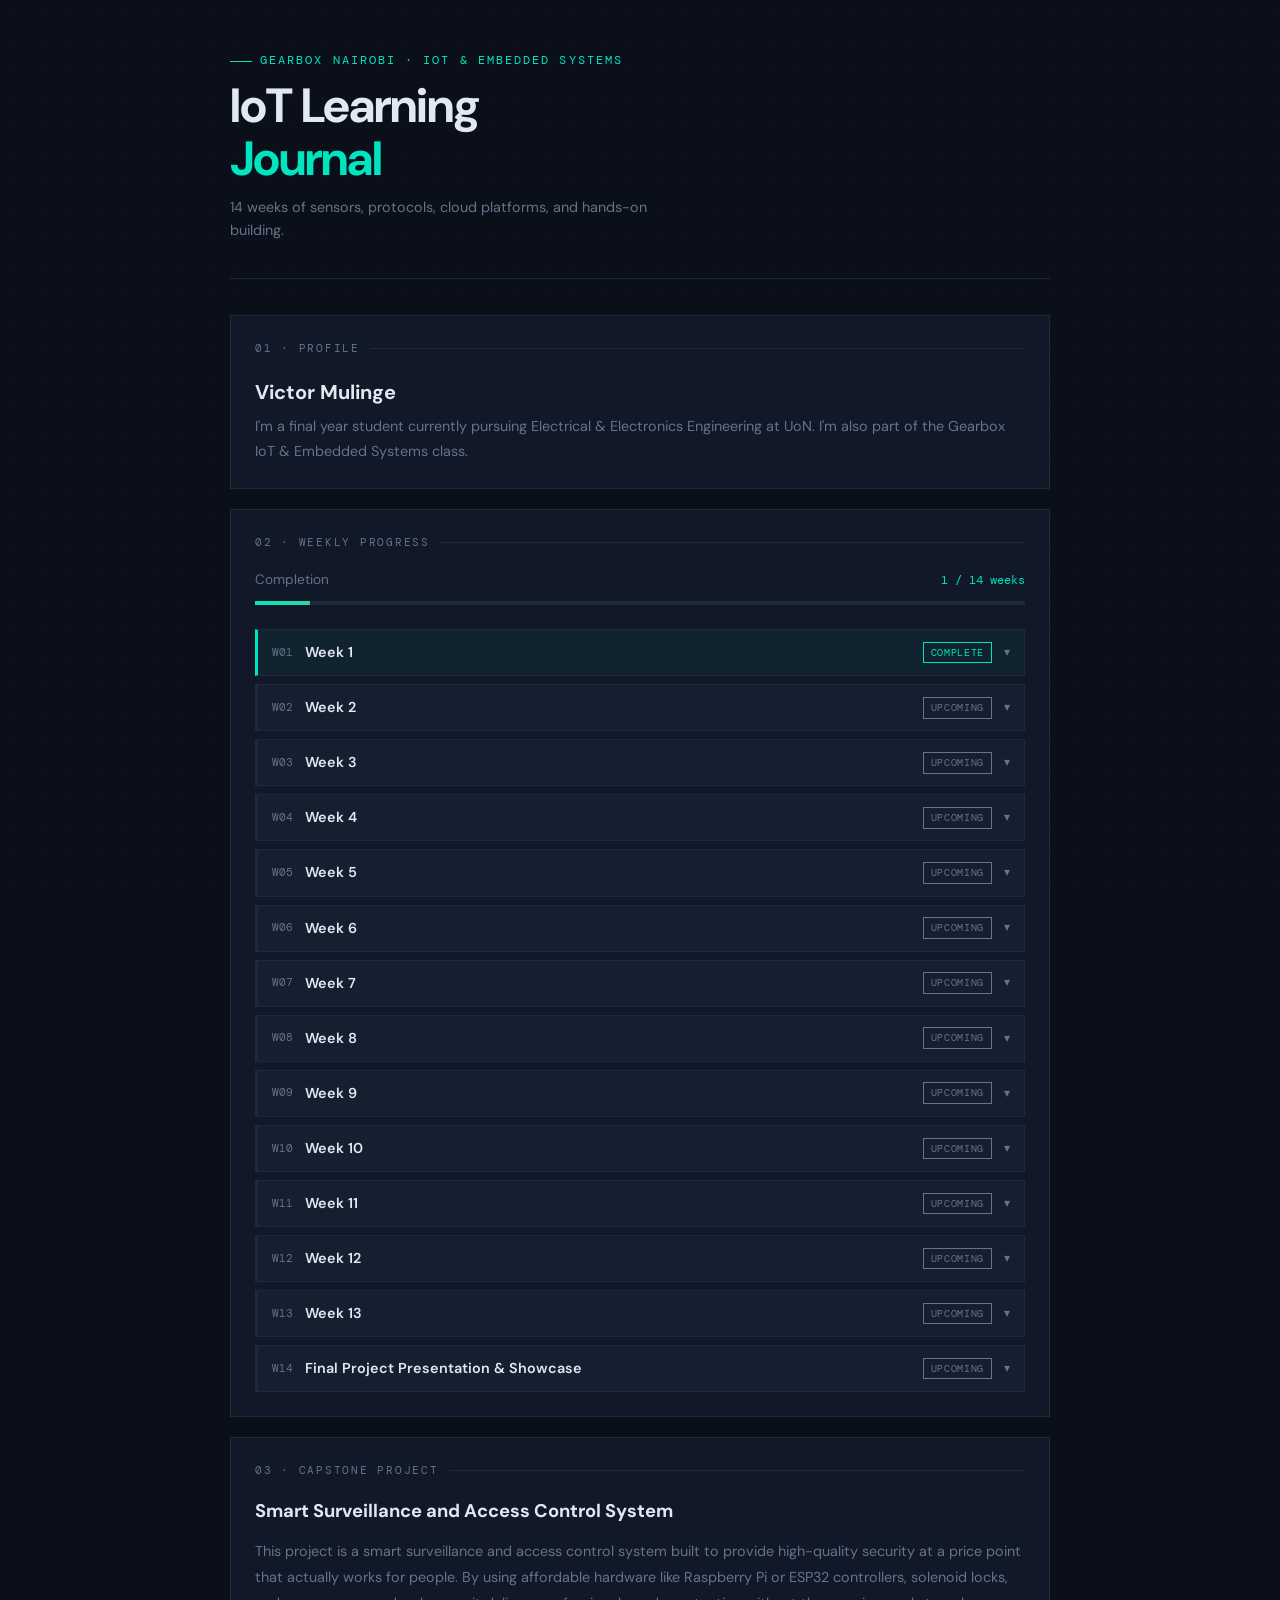
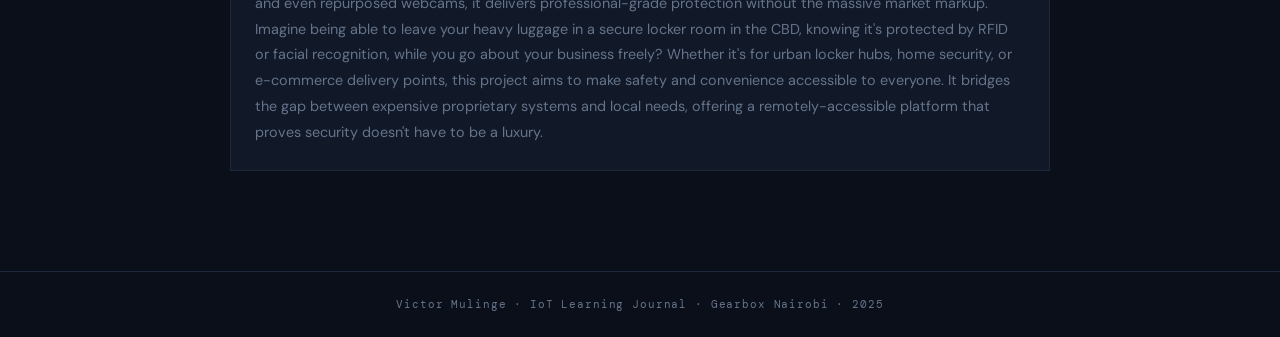
==== index.html @ 2e412692 "Update index.html" ====
<!DOCTYPE html>
<html lang="en">
<head>
<meta charset="UTF-8"/>
<meta name="viewport" content="width=device-width, initial-scale=1.0"/>
<title>IoT Learning Journal — Victor Mulinge</title>
<link rel="preconnect" href="https://fonts.googleapis.com"/>
<link href="https://fonts.googleapis.com/css2?family=DM+Mono:ital,wght@0,400;0,500;1,400&family=DM+Sans:ital,opsz,wght@0,9..40,300;0,9..40,600;0,9..40,700;1,9..40,300&display=swap" rel="stylesheet"/>
<style>
:root {
  --bg:     #0b0f1a;
  --card:   #111827;
  --card2:  #151f30;
  --accent: #00e5c0;
  --orange: #fb923c;
  --text:   #e2e8f0;
  --muted:  #64748b;
  --border: #1e293b;
}
* { box-sizing: border-box; margin: 0; padding: 0; }
html { scroll-behavior: smooth; }
body {
  font-family: 'DM Sans', sans-serif;
  background: var(--bg);
  color: var(--text);
  line-height: 1.6;
}
body::before {
  content: '';
  position: fixed; inset: 0; pointer-events: none; z-index: 0;
  background-image: radial-gradient(circle, #1e293b 1px, transparent 1px);
  background-size: 28px 28px;
  opacity: .4;
}
.wrap { position: relative; z-index: 1; max-width: 860px; margin: 0 auto; padding: 0 20px 80px; }

/* HEADER */
.site-header { padding: 52px 0 36px; border-bottom: 1px solid var(--border); margin-bottom: 36px; }
.eyebrow {
  font-family: 'DM Mono', monospace;
  font-size: .72rem; letter-spacing: .18em; text-transform: uppercase;
  color: var(--accent); margin-bottom: 10px;
  display: flex; align-items: center; gap: 8px;
}
.eyebrow::before { content: ''; display: inline-block; width: 22px; height: 1px; background: var(--accent); }
.site-header h1 {
  font-size: clamp(1.9rem, 4vw, 3rem);
  font-weight: 700; letter-spacing: -.02em; line-height: 1.1; margin-bottom: 10px;
}
.site-header h1 span { color: var(--accent); }
.site-header p { font-size: .9rem; color: var(--muted); max-width: 420px; }

/* CARDS */
.card { background: var(--card); border: 1px solid var(--border); padding: 24px; margin-bottom: 20px; }
.card-title {
  font-family: 'DM Mono', monospace;
  font-size: .68rem; letter-spacing: .16em; text-transform: uppercase;
  color: var(--muted); margin-bottom: 18px;
  display: flex; align-items: center; gap: 10px;
}
.card-title::after { content: ''; flex: 1; height: 1px; background: var(--border); }

/* PROFILE */
.profile-name {
  font-size: 1.25rem; font-weight: 700; margin-bottom: 6px;
}
.profile-about { font-size: .9rem; color: var(--muted); line-height: 1.75; }

/* PROGRESS */
.prog-header {
  display: flex; align-items: baseline; justify-content: space-between; margin-bottom: 10px;
}
.prog-label { font-size: .85rem; color: var(--muted); }
.prog-count { font-family: 'DM Mono', monospace; font-size: .78rem; color: var(--accent); }
.prog-bar { height: 4px; background: var(--border); overflow: hidden; margin-bottom: 24px; }
.prog-fill { height: 100%; background: linear-gradient(90deg, var(--accent), #34d399); transition: width .7s cubic-bezier(.4,0,.2,1); }

/* WEEK ITEMS */
.week-list { display: flex; flex-direction: column; gap: 8px; }
.week-item {
  background: var(--card2);
  border: 1px solid var(--border);
  border-left: 3px solid var(--border);
  overflow: hidden;
  transition: border-color .2s;
}
.week-item.done    { border-left-color: var(--accent); background: rgba(0,229,192,.05); }
.week-item.partial { border-left-color: var(--orange); }

.week-head {
  display: flex; align-items: center; gap: 12px;
  padding: 11px 14px;
  cursor: pointer; user-select: none;
}
.week-num {
  font-family: 'DM Mono', monospace;
  font-size: .68rem; color: var(--muted); white-space: nowrap; flex-shrink: 0;
}
.week-topic {
  flex: 1; font-size: .9rem; font-weight: 600; color: var(--text);
  white-space: nowrap; overflow: hidden; text-overflow: ellipsis;
}
.week-badge {
  font-family: 'DM Mono', monospace;
  font-size: .6rem; letter-spacing: .07em; text-transform: uppercase;
  padding: 2px 7px; border: 1px solid currentColor; white-space: nowrap; flex-shrink: 0;
}
.week-badge.bempty   { color: var(--muted); }
.week-badge.bpartial { color: var(--orange); }
.week-badge.bdone    { color: var(--accent); }
.week-chevron { flex-shrink: 0; color: var(--muted); font-size: .75rem; transition: transform .25s; }
.week-item.open .week-chevron { transform: rotate(180deg); }

.week-body {
  display: none;
  padding: 14px 14px 16px;
  border-top: 1px solid var(--border);
}
.week-item.open .week-body { display: block; }

.week-date {
  font-family: 'DM Mono', monospace;
  font-size: .68rem; color: var(--muted); margin-bottom: 10px;
}
.week-notes { font-size: .88rem; color: var(--text); line-height: 1.75; white-space: pre-wrap; }
.week-notes.empty { color: var(--muted); font-style: italic; }

/* CAPSTONE */
.cap-title   { font-size: 1.15rem; font-weight: 700; margin-bottom: 12px; }
.cap-desc    { font-size: .9rem; color: var(--muted); line-height: 1.8; white-space: pre-wrap; }

/* FOOTER */
footer {
  border-top: 1px solid var(--border);
  padding: 24px 0;
  font-family: 'DM Mono', monospace;
  font-size: .67rem; color: var(--muted); letter-spacing: .08em;
  text-align: center;
}
</style>
</head>
<body>
<div class="wrap">

  <header class="site-header">
    <div class="eyebrow">Gearbox Nairobi · IoT &amp; Embedded Systems</div>
    <h1>IoT Learning<br><span>Journal</span></h1>
    <p>14 weeks of sensors, protocols, cloud platforms, and hands-on building.</p>
  </header>

  <!-- PROFILE -->
  <div class="card">
    <div class="card-title">01 · Profile</div>
    <div class="profile-name" id="el-name"></div>
    <div class="profile-about" id="el-about"></div>
  </div>

  <!-- PROGRESS -->
  <div class="card">
    <div class="card-title">02 · Weekly Progress</div>
    <div class="prog-header">
      <span class="prog-label">Completion</span>
      <span class="prog-count"><span id="done-n">0</span> / 14 weeks</span>
    </div>
    <div class="prog-bar"><div class="prog-fill" id="prog-fill" style="width:0%"></div></div>
    <div class="week-list" id="week-list"></div>
  </div>

  <!-- CAPSTONE -->
  <div class="card">
    <div class="card-title">03 · Capstone Project</div>
    <div class="cap-title" id="el-cap-title"></div>
    <div class="cap-desc"  id="el-cap-desc"></div>
  </div>

</div>

<footer>Victor Mulinge · IoT Learning Journal · Gearbox Nairobi · 2025</footer>

<script>
/* ============================================================
   ✏️  EDIT YOUR JOURNAL DATA HERE
   ============================================================
   STATUS OPTIONS per week:
     "empty"   → Upcoming   (grey)
     "partial" → In Progress (orange)
     "done"    → Complete   (green)

   DATE: leave "" if not yet attended, or write e.g. "2025-09-01"
   NOTES: write what you learned. Leave "" if nothing yet.
   ============================================================ */

const DATA = {

  /* ── PROFILE ─────────────────────────────────────── */
  name:  "Victor Mulinge",
  about: "I'm a final year student currently pursuing Electrical & Electronics Engineering at UoN. I'm also part of the Gearbox IoT & Embedded Systems class.",

  /* ── WEEKS ───────────────────────────────────────── */
  weeks: [
    {
      topic:  "Week 1",
      status: "done",   // "empty" | "partial" | "done"
      date:   "",
      notes:  "",
    },
    {
      topic:  "Week 2",
      status: "empty",
      date:   "",
      notes:  "",
    },
    {
      topic:  "Week 3",
      status: "empty",
      date:   "",
      notes:  "",
    },
    {
      topic:  "Week 4",
      status: "empty",
      date:   "",
      notes:  "",
    },
    {
      topic:  "Week 5",
      status: "empty",
      date:   "",
      notes:  "",
    },
    {
      topic:  "Week 6",
      status: "empty",
      date:   "",
      notes:  "",
    },
    {
      topic:  "Week 7",
      status: "empty",
      date:   "",
      notes:  "",
    },
    {
      topic:  "Week 8",
      status: "empty",
      date:   "",
      notes:  "",
    },
    {
      topic:  "Week 9",
      status: "empty",
      date:   "",
      notes:  "",
    },
    {
      topic:  "Week 10",
      status: "empty",
      date:   "",
      notes:  "",
    },
    {
      topic:  "Week 11",
      status: "empty",
      date:   "",
      notes:  "",
    },
    {
      topic:  "Week 12",
      status: "empty",
      date:   "",
      notes:  "",
    },
    {
      topic:  "Week 13",
      status: "empty",
      date:   "",
      notes:  "",
    },
    {
      topic:  "Final Project Presentation & Showcase",
      status: "empty",
      date:   "",
      notes:  "",
    },
  ],

  /* ── CAPSTONE PROJECT ────────────────────────────── */
  capstone: {
    title: "Smart Surveillance and Access Control System",
    desc:  "This project is a smart surveillance and access control system built to provide high-quality security at a price point that actually works for people. By using affordable hardware like Raspberry Pi or ESP32 controllers, solenoid locks, and even repurposed webcams, it delivers professional-grade protection without the massive market markup. Imagine being able to leave your heavy luggage in a secure locker room in the CBD, knowing it's protected by RFID or facial recognition, while you go about your business freely? Whether it's for urban locker hubs, home security, or e-commerce delivery points, this project aims to make safety and convenience accessible to everyone. It bridges the gap between expensive proprietary systems and local needs, offering a remotely-accessible platform that proves security doesn't have to be a luxury.",
  },

};
/* ============================================================
   END OF EDITABLE DATA — don't touch anything below this line
   ============================================================ */


// Render profile
document.getElementById("el-name").textContent  = DATA.name;
document.getElementById("el-about").textContent = DATA.about;

// Render capstone
document.getElementById("el-cap-title").textContent = DATA.capstone.title;
document.getElementById("el-cap-desc").textContent  = DATA.capstone.desc;

// Render weeks
const list = document.getElementById("week-list");
let doneCount = 0;

DATA.weeks.forEach((w, i) => {
  const s   = w.status || "empty";
  const cls = s === "done" ? "done" : s === "partial" ? "partial" : "";
  if (s === "done") doneCount++;

  const [bc, bl] = s === "done"
    ? ["bdone",    "Complete"]
    : s === "partial"
    ? ["bpartial", "In Progress"]
    : ["bempty",   "Upcoming"];

  const hasNotes = w.notes && w.notes.trim().length > 0;
  const dateStr  = w.date ? `📅 ${w.date}` : "";

  const item = document.createElement("div");
  item.className = "week-item " + cls;

  item.innerHTML = `
    <div class="week-head">
      <span class="week-num">W${String(i + 1).padStart(2, "0")}</span>
      <span class="week-topic">${w.topic}</span>
      <span class="week-badge ${bc}">${bl}</span>
      <span class="week-chevron">▾</span>
    </div>
    <div class="week-body">
      ${dateStr ? `<div class="week-date">${dateStr}</div>` : ""}
      <div class="week-notes ${hasNotes ? "" : "empty"}">${
        hasNotes ? w.notes : "No notes yet."
      }</div>
    </div>
  `;

  item.querySelector(".week-head").addEventListener("click", () => {
    item.classList.toggle("open");
  });

  list.appendChild(item);
});

// Progress bar
document.getElementById("done-n").textContent     = doneCount;
document.getElementById("prog-fill").style.width  = (doneCount / 14 * 100) + "%";
</script>
</body>
</html>
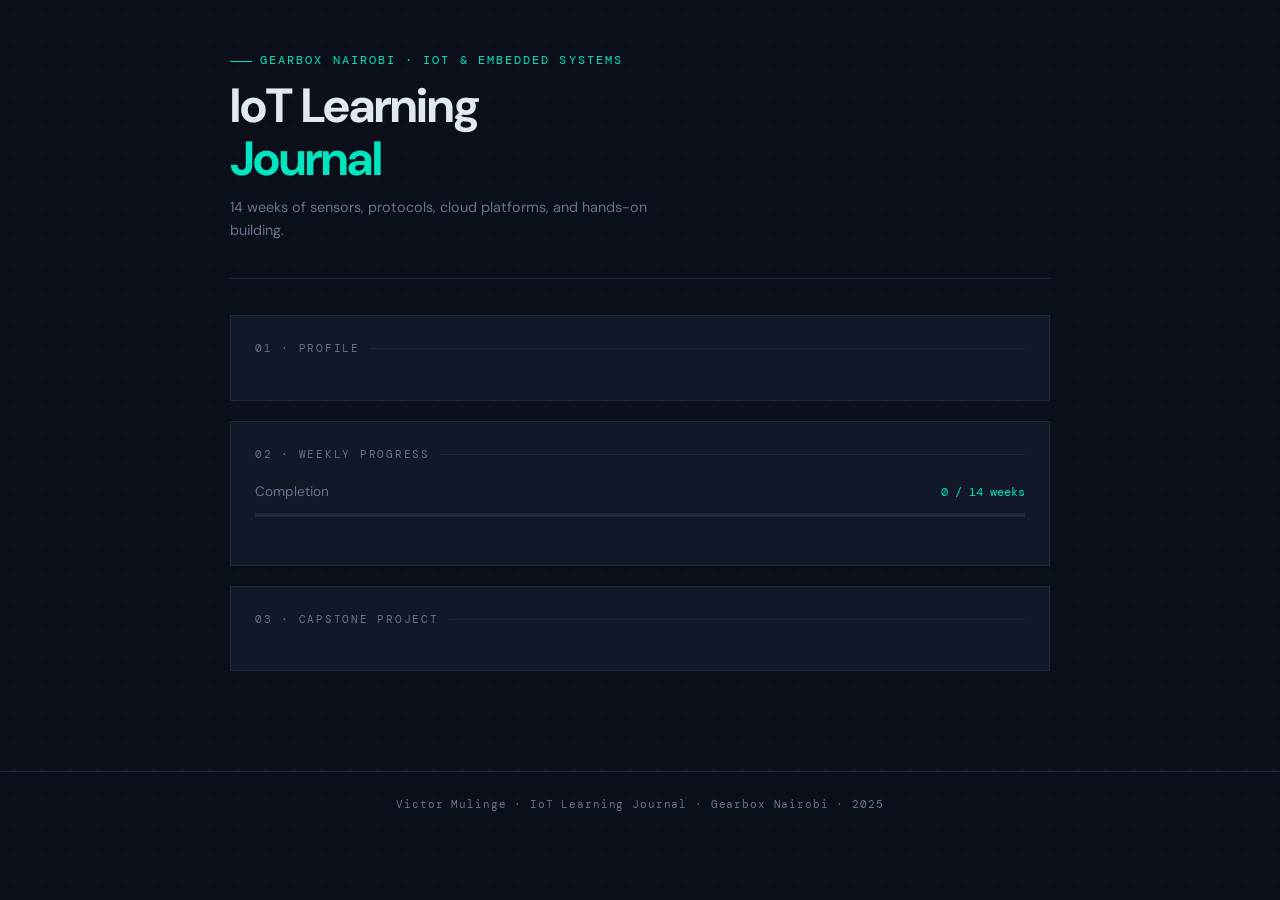
==== commit ef097b2b: "Update index.html" ====
--- a/index.html
+++ b/index.html
@@ -194,7 +194,8 @@
 
   /* ── PROFILE ─────────────────────────────────────── */
   name:  "Victor Mulinge",
-  about: "I'm a final year student currently pursuing Electrical & Electronics Engineering at UoN. I'm also part of the Gearbox IoT & Embedded Systems class.",
+  about: "I'm a final year student currently pursuing Electrical & Electronics Engineering at UoN. 
+    I'm also part of the Gearbox IoT & Embedded Systems class.",
 
   /* ── WEEKS ───────────────────────────────────────── */
   weeks: [
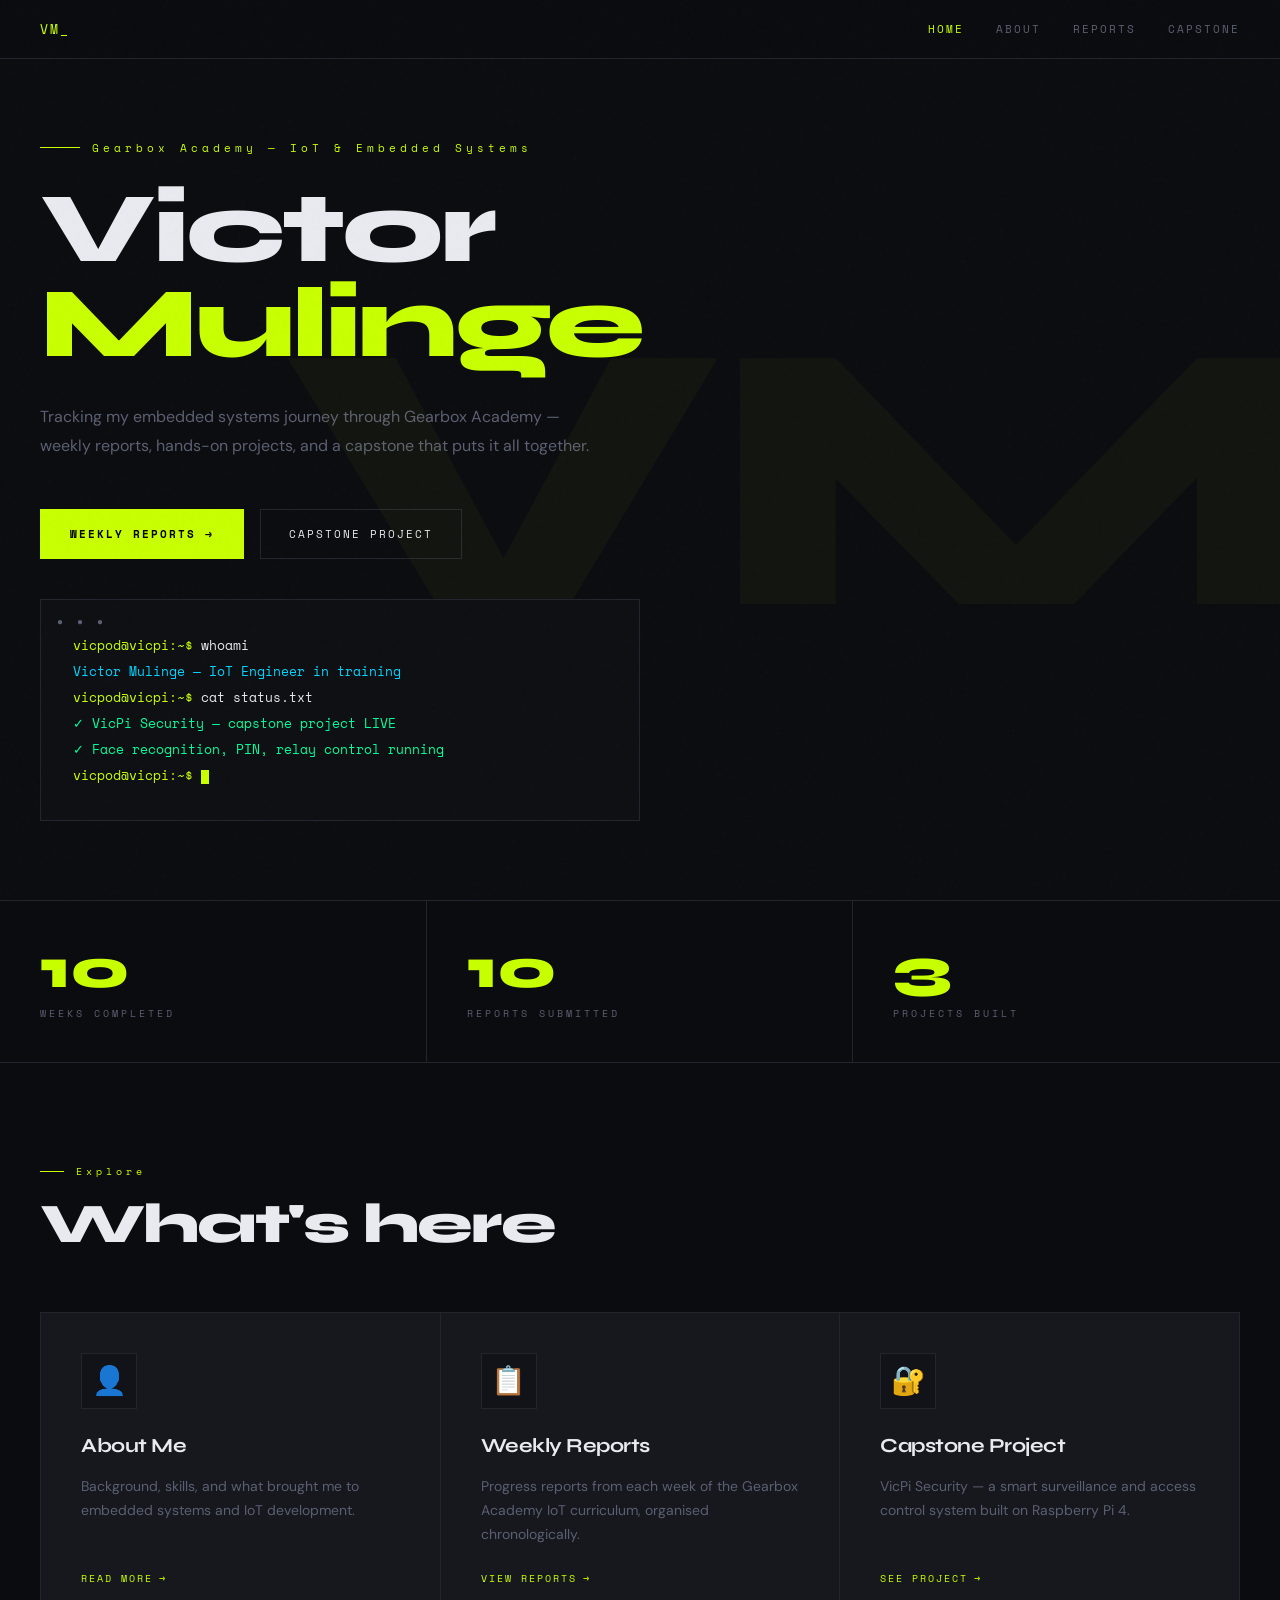
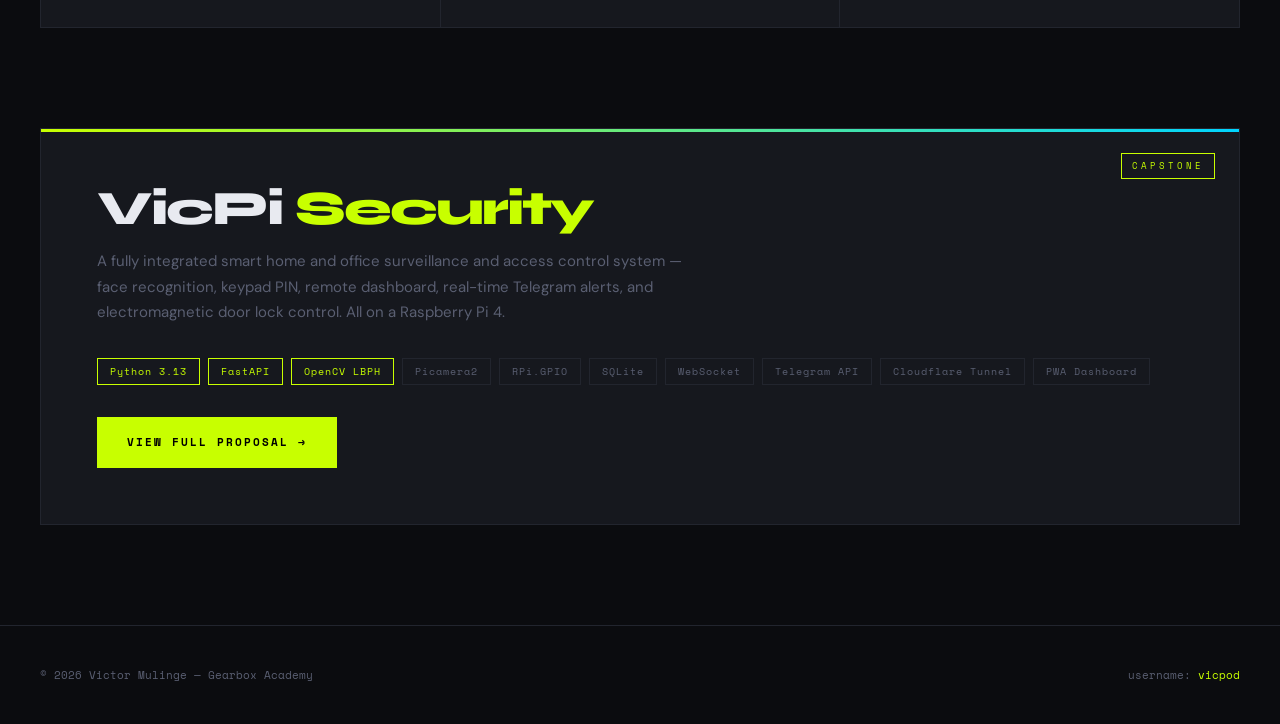
==== commit 55ba9c43: "Update index.html" ====
--- a/index.html
+++ b/index.html
@@ -3,354 +3,780 @@
 <head>
 <meta charset="UTF-8"/>
 <meta name="viewport" content="width=device-width, initial-scale=1.0"/>
-<title>IoT Learning Journal — Victor Mulinge</title>
+<title>Victor Mulinge — Gearbox Academy</title>
 <link rel="preconnect" href="https://fonts.googleapis.com"/>
-<link href="https://fonts.googleapis.com/css2?family=DM+Mono:ital,wght@0,400;0,500;1,400&family=DM+Sans:ital,opsz,wght@0,9..40,300;0,9..40,600;0,9..40,700;1,9..40,300&display=swap" rel="stylesheet"/>
+<link href="https://fonts.googleapis.com/css2?family=Space+Mono:ital,wght@0,400;0,700;1,400&family=Syne:wght@400;700;800&family=DM+Sans:wght@300;400;500&display=swap" rel="stylesheet"/>
 <style>
 :root {
-  --bg:     #0b0f1a;
-  --card:   #111827;
-  --card2:  #151f30;
-  --accent: #00e5c0;
-  --orange: #fb923c;
-  --text:   #e2e8f0;
-  --muted:  #64748b;
-  --border: #1e293b;
-}
-* { box-sizing: border-box; margin: 0; padding: 0; }
+  --bg: #0b0c0f;
+  --surface: #111318;
+  --card: #16181e;
+  --border: #22252e;
+  --accent: #c8ff00;
+  --accent2: #00d4ff;
+  --accent3: #ff4d6d;
+  --text: #e8eaf0;
+  --muted: #5a5f72;
+  --mono: 'Space Mono', monospace;
+  --head: 'Syne', sans-serif;
+  --body: 'DM Sans', sans-serif;
+}
+*, *::before, *::after { box-sizing: border-box; margin: 0; padding: 0; }
 html { scroll-behavior: smooth; }
 body {
-  font-family: 'DM Sans', sans-serif;
   background: var(--bg);
   color: var(--text);
-  line-height: 1.6;
-}
+  font-family: var(--body);
+  font-size: 15px;
+  line-height: 1.7;
+  overflow-x: hidden;
+}
+
+/* ── Noise texture overlay ── */
 body::before {
   content: '';
-  position: fixed; inset: 0; pointer-events: none; z-index: 0;
-  background-image: radial-gradient(circle, #1e293b 1px, transparent 1px);
-  background-size: 28px 28px;
-  opacity: .4;
-}
-.wrap { position: relative; z-index: 1; max-width: 860px; margin: 0 auto; padding: 0 20px 80px; }
-
-/* HEADER */
-.site-header { padding: 52px 0 36px; border-bottom: 1px solid var(--border); margin-bottom: 36px; }
-.eyebrow {
-  font-family: 'DM Mono', monospace;
-  font-size: .72rem; letter-spacing: .18em; text-transform: uppercase;
-  color: var(--accent); margin-bottom: 10px;
-  display: flex; align-items: center; gap: 8px;
-}
-.eyebrow::before { content: ''; display: inline-block; width: 22px; height: 1px; background: var(--accent); }
-.site-header h1 {
-  font-size: clamp(1.9rem, 4vw, 3rem);
-  font-weight: 700; letter-spacing: -.02em; line-height: 1.1; margin-bottom: 10px;
-}
-.site-header h1 span { color: var(--accent); }
-.site-header p { font-size: .9rem; color: var(--muted); max-width: 420px; }
-
-/* CARDS */
-.card { background: var(--card); border: 1px solid var(--border); padding: 24px; margin-bottom: 20px; }
-.card-title {
-  font-family: 'DM Mono', monospace;
-  font-size: .68rem; letter-spacing: .16em; text-transform: uppercase;
-  color: var(--muted); margin-bottom: 18px;
-  display: flex; align-items: center; gap: 10px;
-}
-.card-title::after { content: ''; flex: 1; height: 1px; background: var(--border); }
-
-/* PROFILE */
-.profile-name {
-  font-size: 1.25rem; font-weight: 700; margin-bottom: 6px;
-}
-.profile-about { font-size: .9rem; color: var(--muted); line-height: 1.75; }
-
-/* PROGRESS */
-.prog-header {
-  display: flex; align-items: baseline; justify-content: space-between; margin-bottom: 10px;
-}
-.prog-label { font-size: .85rem; color: var(--muted); }
-.prog-count { font-family: 'DM Mono', monospace; font-size: .78rem; color: var(--accent); }
-.prog-bar { height: 4px; background: var(--border); overflow: hidden; margin-bottom: 24px; }
-.prog-fill { height: 100%; background: linear-gradient(90deg, var(--accent), #34d399); transition: width .7s cubic-bezier(.4,0,.2,1); }
-
-/* WEEK ITEMS */
-.week-list { display: flex; flex-direction: column; gap: 8px; }
-.week-item {
-  background: var(--card2);
-  border: 1px solid var(--border);
-  border-left: 3px solid var(--border);
-  overflow: hidden;
-  transition: border-color .2s;
-}
-.week-item.done    { border-left-color: var(--accent); background: rgba(0,229,192,.05); }
-.week-item.partial { border-left-color: var(--orange); }
-
-.week-head {
-  display: flex; align-items: center; gap: 12px;
-  padding: 11px 14px;
-  cursor: pointer; user-select: none;
-}
-.week-num {
-  font-family: 'DM Mono', monospace;
-  font-size: .68rem; color: var(--muted); white-space: nowrap; flex-shrink: 0;
-}
-.week-topic {
-  flex: 1; font-size: .9rem; font-weight: 600; color: var(--text);
-  white-space: nowrap; overflow: hidden; text-overflow: ellipsis;
-}
-.week-badge {
-  font-family: 'DM Mono', monospace;
-  font-size: .6rem; letter-spacing: .07em; text-transform: uppercase;
-  padding: 2px 7px; border: 1px solid currentColor; white-space: nowrap; flex-shrink: 0;
-}
-.week-badge.bempty   { color: var(--muted); }
-.week-badge.bpartial { color: var(--orange); }
-.week-badge.bdone    { color: var(--accent); }
-.week-chevron { flex-shrink: 0; color: var(--muted); font-size: .75rem; transition: transform .25s; }
-.week-item.open .week-chevron { transform: rotate(180deg); }
-
-.week-body {
-  display: none;
-  padding: 14px 14px 16px;
-  border-top: 1px solid var(--border);
-}
-.week-item.open .week-body { display: block; }
-
-.week-date {
-  font-family: 'DM Mono', monospace;
-  font-size: .68rem; color: var(--muted); margin-bottom: 10px;
-}
-.week-notes { font-size: .88rem; color: var(--text); line-height: 1.75; white-space: pre-wrap; }
-.week-notes.empty { color: var(--muted); font-style: italic; }
-
-/* CAPSTONE */
-.cap-title   { font-size: 1.15rem; font-weight: 700; margin-bottom: 12px; }
-.cap-desc    { font-size: .9rem; color: var(--muted); line-height: 1.8; white-space: pre-wrap; }
-
-/* FOOTER */
-footer {
-  border-top: 1px solid var(--border);
-  padding: 24px 0;
-  font-family: 'DM Mono', monospace;
-  font-size: .67rem; color: var(--muted); letter-spacing: .08em;
-  text-align: center;
+  position: fixed; inset: 0;
+  background-image: url("data:image/svg+xml,%3Csvg viewBox='0 0 256 256' xmlns='http://www.w3.org/2000/svg'%3E%3Cfilter id='noise'%3E%3CfeTurbulence type='fractalNoise' baseFrequency='0.9' numOctaves='4' stitchTiles='stitch'/%3E%3C/filter%3E%3Crect width='100%25' height='100%25' filter='url(%23noise)' opacity='0.04'/%3E%3C/svg%3E");
+  pointer-events: none; z-index: 9999; opacity: 0.5;
+}
+
+/* ── Nav ── */
+nav {
+  position: fixed; top: 0; left: 0; right: 0;
+  z-index: 100;
+  display: flex; align-items: center; justify-content: space-between;
+  padding: 16px 40px;
+  border-bottom: 1px solid var(--border);
+  background: rgba(11,12,15,0.85);
+  backdrop-filter: blur(12px);
+}
+.nav-logo {
+  font-family: var(--mono);
+  font-size: 13px;
+  color: var(--accent);
+  letter-spacing: 2px;
+  text-decoration: none;
+}
+.nav-links { display: flex; gap: 32px; list-style: none; }
+.nav-links a {
+  font-family: var(--mono);
+  font-size: 11px;
+  color: var(--muted);
+  text-decoration: none;
+  letter-spacing: 2px;
+  text-transform: uppercase;
+  transition: color 0.2s;
+}
+.nav-links a:hover { color: var(--accent); }
+.nav-links a.active { color: var(--accent); }
+
+/* ── SPA Page Container ── */
+.page-view { display: none; min-height: 100vh; padding-top: 60px; }
+.page-view.active-page { display: block; animation: fadeIn 0.4s ease-out; }
+@keyframes fadeIn { from { opacity: 0; transform: translateY(10px); } to { opacity: 1; transform: translateY(0); } }
+
+/* ── Hero ── */
+.hero {
+  min-height: calc(100vh - 60px);
+  display: flex; flex-direction: column; justify-content: center;
+  padding: 60px 40px;
+  position: relative; overflow: hidden;
+}
+.hero::before {
+  content: 'VM';
+  position: absolute; right: -40px; top: 50%;
+  transform: translateY(-50%);
+  font-family: var(--head); font-size: clamp(200px, 30vw, 500px); font-weight: 800;
+  color: rgba(200,255,0,0.03); line-height: 1; pointer-events: none; user-select: none;
+}
+.hero-tag {
+  font-family: var(--mono); font-size: 11px; letter-spacing: 4px; color: var(--accent);
+  margin-bottom: 24px; display: flex; align-items: center; gap: 12px;
+}
+.hero-tag::before { content: ''; display: inline-block; width: 40px; height: 1px; background: var(--accent); }
+.hero h1 { font-family: var(--head); font-size: clamp(48px, 8vw, 100px); font-weight: 800; line-height: 0.95; letter-spacing: -3px; margin-bottom: 32px; }
+.hero h1 span { color: var(--accent); }
+.hero-desc { max-width: 560px; font-size: 16px; color: var(--muted); margin-bottom: 48px; line-height: 1.8; }
+.hero-ctas { display: flex; gap: 16px; flex-wrap: wrap; }
+
+/* ── Buttons ── */
+.btn-primary {
+  display: inline-flex; align-items: center; gap: 8px; padding: 14px 28px; background: var(--accent); color: #000;
+  font-family: var(--mono); font-size: 11px; font-weight: 700; letter-spacing: 2px; text-decoration: none; text-transform: uppercase;
+  transition: all 0.2s; border: 2px solid var(--accent); cursor: pointer;
+}
+.btn-primary:hover { background: transparent; color: var(--accent); }
+.btn-secondary {
+  display: inline-flex; align-items: center; gap: 8px; padding: 14px 28px; background: transparent; color: var(--text);
+  font-family: var(--mono); font-size: 11px; letter-spacing: 2px; text-decoration: none; text-transform: uppercase;
+  border: 1px solid var(--border); transition: all 0.2s; cursor: pointer;
+}
+.btn-secondary:hover { border-color: var(--accent2); color: var(--accent2); }
+
+/* ── Stats bar ── */
+.stats-bar { display: grid; grid-template-columns: repeat(3, 1fr); border-top: 1px solid var(--border); border-bottom: 1px solid var(--border); }
+.stat { padding: 40px; border-right: 1px solid var(--border); position: relative; overflow: hidden; }
+.stat:last-child { border-right: none; }
+.stat-num { font-family: var(--head); font-size: 56px; font-weight: 800; color: var(--accent); line-height: 1; margin-bottom: 8px; }
+.stat-label { font-family: var(--mono); font-size: 10px; letter-spacing: 3px; color: var(--muted); text-transform: uppercase; }
+
+/* ── Grid cards ── */
+.cards-section { padding: 100px 40px; }
+.section-tag { font-family: var(--mono); font-size: 10px; letter-spacing: 4px; color: var(--accent); margin-bottom: 16px; display: flex; align-items: center; gap: 12px; }
+.section-tag::before { content: ''; display: inline-block; width: 24px; height: 1px; background: var(--accent); }
+.section-title { font-family: var(--head); font-size: clamp(32px, 5vw, 56px); font-weight: 800; letter-spacing: -2px; margin-bottom: 60px; line-height: 1; }
+.cards-grid { display: grid; grid-template-columns: repeat(auto-fill, minmax(300px, 1fr)); gap: 1px; background: var(--border); border: 1px solid var(--border); }
+.card { background: var(--card); padding: 40px; transition: background 0.2s; text-decoration: none; color: inherit; display: flex; flex-direction: column; }
+.card:hover { background: var(--surface); }
+.card-icon { font-size: 28px; margin-bottom: 20px; display: flex; align-items: center; justify-content: center; width: 56px; height: 56px; border: 1px solid var(--border); background: var(--surface); }
+.card h3 { font-family: var(--head); font-size: 20px; font-weight: 700; margin-bottom: 12px; letter-spacing: -0.5px; }
+.card p { color: var(--muted); font-size: 14px; flex: 1; }
+.card-arrow { display: inline-flex; align-items: center; gap: 6px; font-family: var(--mono); font-size: 10px; letter-spacing: 2px; color: var(--accent); text-transform: uppercase; margin-top: 24px; text-decoration: none; }
+.card-arrow::after { content: '→'; transition: transform 0.2s; }
+.card:hover .card-arrow::after { transform: translateX(4px); }
+
+/* ── Featured card ── */
+.featured-card { background: var(--card); border: 1px solid var(--border); padding: 56px; position: relative; overflow: hidden; margin: 0 40px 100px; }
+.featured-card::before { content: ''; position: absolute; top: 0; left: 0; right: 0; height: 3px; background: linear-gradient(90deg, var(--accent), var(--accent2)); }
+.featured-card::after { content: 'CAPSTONE'; position: absolute; top: 24px; right: 24px; font-family: var(--mono); font-size: 9px; letter-spacing: 3px; color: var(--accent); border: 1px solid var(--accent); padding: 4px 10px; }
+.featured-card h2 { font-family: var(--head); font-size: clamp(28px, 4vw, 48px); font-weight: 800; letter-spacing: -2px; margin-bottom: 16px; line-height: 1; }
+.featured-card h2 span { color: var(--accent); }
+.featured-card p { color: var(--muted); max-width: 600px; margin-bottom: 32px; font-size: 15px; }
+.tech-tags { display: flex; flex-wrap: wrap; gap: 8px; margin-bottom: 32px; }
+.tech-tag { font-family: var(--mono); font-size: 10px; letter-spacing: 1px; padding: 4px 12px; border: 1px solid var(--border); color: var(--muted); }
+.tech-tag.highlight { border-color: var(--accent); color: var(--accent); }
+
+/* ── Terminal block ── */
+.terminal { background: #0d0f12; border: 1px solid var(--border); padding: 32px; font-family: var(--mono); font-size: 13px; line-height: 2; margin-top: 40px; position: relative; }
+.terminal::before { content: '● ● ●'; position: absolute; top: 12px; left: 16px; font-size: 10px; color: var(--muted); letter-spacing: 4px; }
+.terminal-line { color: var(--muted); }
+.terminal-line .prompt { color: var(--accent); }
+.terminal-line .cmd { color: var(--text); }
+.terminal-line .output { color: var(--accent2); }
+.terminal-line .success { color: #00ff9d; }
+.cursor { display: inline-block; width: 8px; height: 14px; background: var(--accent); animation: blink 1s infinite; vertical-align: middle; }
+@keyframes blink { 0%,100%{opacity:1} 50%{opacity:0} }
+
+/* ── Sub-Pages Header ── */
+.page-header { padding: 100px 40px 60px; border-bottom: 1px solid var(--border); background: var(--surface); text-align: center; }
+.page-tag { font-family: var(--mono); font-size: 11px; letter-spacing: 4px; color: var(--accent); margin-bottom: 24px; display: inline-flex; align-items: center; gap: 12px; text-transform: uppercase; }
+.page-tag::before, .page-tag::after { content: ''; display: inline-block; width: 40px; height: 1px; background: var(--accent); }
+.page-header h1 { font-family: var(--head); font-size: clamp(32px, 6vw, 64px); font-weight: 800; color: var(--text); line-height: 1.1; letter-spacing: -2px; margin-bottom: 24px; }
+.page-header h1 span { color: var(--accent2); }
+
+/* ── Document Container ── */
+.document-container { max-width: 900px; margin: 0 auto; padding: 80px 40px; color: var(--muted); }
+.document-container h2 { font-family: var(--head); font-size: 32px; font-weight: 700; color: var(--text); letter-spacing: -1px; margin: 60px 0 24px; padding-bottom: 12px; border-bottom: 1px solid var(--border); }
+.document-container h3 { font-family: var(--head); font-size: 22px; font-weight: 700; color: var(--text); margin: 40px 0 16px; }
+.document-container p { margin-bottom: 24px; }
+.document-container ul { margin-bottom: 32px; padding-left: 24px; }
+.document-container li { margin-bottom: 12px; position: relative; list-style-type: none; }
+.document-container li::before { content: '>'; position: absolute; left: -24px; color: var(--accent); font-family: var(--mono); font-weight: bold; }
+
+/* ── Meta Info Grid ── */
+.meta-grid { display: grid; grid-template-columns: repeat(auto-fit, minmax(200px, 1fr)); gap: 20px; margin-bottom: 60px; background: var(--card); border: 1px solid var(--border); padding: 32px; }
+.meta-item { display: flex; flex-direction: column; gap: 8px; }
+.meta-label { font-family: var(--mono); font-size: 10px; letter-spacing: 2px; color: var(--accent); text-transform: uppercase; }
+.meta-value { color: var(--text); font-weight: 500; font-size: 15px; }
+
+/* ── Tables ── */
+.table-responsive { width: 100%; overflow-x: auto; margin: 32px 0; border: 1px solid var(--border); }
+table { width: 100%; border-collapse: collapse; text-align: left; }
+th, td { padding: 16px 20px; border-bottom: 1px solid var(--border); }
+th { background: var(--surface); font-family: var(--mono); font-size: 11px; letter-spacing: 2px; color: var(--accent); text-transform: uppercase; font-weight: 400; }
+td { font-size: 14px; color: var(--text); }
+tr:last-child td { border-bottom: none; }
+tbody tr:hover { background: rgba(255,255,255,0.02); }
+
+/* ── Terminal Accordion (Reports) ── */
+.terminal-accordion { margin-bottom: 16px; border: 1px solid var(--border); background: var(--surface); }
+.terminal-accordion summary { padding: 24px; cursor: pointer; list-style: none; display: flex; align-items: center; justify-content: space-between; font-family: var(--head); font-size: 20px; font-weight: 700; color: var(--text); user-select: none; }
+.terminal-accordion summary::-webkit-details-marker { display: none; }
+.terminal-accordion summary::after { content: '[+]'; font-family: var(--mono); font-size: 14px; color: var(--accent); font-weight: 400; letter-spacing: 2px; }
+.terminal-accordion[open] summary::after { content: '[-]'; color: var(--accent3); }
+.terminal-accordion[open] summary { border-bottom: 1px solid var(--border); background: var(--card); color: var(--accent); }
+.term-date { font-family: var(--mono); font-size: 11px; color: var(--muted); letter-spacing: 2px; text-transform: uppercase; margin-right: 16px; font-weight: 400; }
+.accordion-content { padding: 32px 24px; background: var(--bg); color: var(--muted); }
+.takeaway { margin-top: 24px; padding: 16px; border-left: 2px solid var(--accent); background: rgba(200,255,0,0.03); font-family: var(--mono); font-size: 13px; color: var(--text); }
+.takeaway span { color: var(--accent); margin-right: 8px; }
+
+/* ── Footer ── */
+footer { border-top: 1px solid var(--border); padding: 40px; display: flex; align-items: center; justify-content: space-between; font-family: var(--mono); font-size: 11px; color: var(--muted); }
+footer a { color: var(--accent); text-decoration: none; }
+
+@media(max-width: 768px) {
+  nav { padding: 16px 20px; }
+  .nav-links { gap: 16px; }
+  .hero, .cards-section { padding-left: 20px; padding-right: 20px; }
+  .stats-bar { grid-template-columns: 1fr; }
+  .stat { border-right: none; border-bottom: 1px solid var(--border); }
+  footer { flex-direction: column; gap: 12px; text-align: center; }
+  .featured-card { margin: 0 20px 60px; padding: 32px 24px; }
+  .page-header { padding: 100px 20px 40px; }
+  .document-container { padding: 40px 20px; }
+  .terminal-accordion summary { flex-direction: column; align-items: flex-start; gap: 12px; }
+  .terminal-accordion summary::after { position: absolute; right: 20px; top: 24px; }
+  .terminal-accordion { position: relative; }
 }
 </style>
 </head>
 <body>
-<div class="wrap">
-
-  <header class="site-header">
-    <div class="eyebrow">Gearbox Nairobi · IoT &amp; Embedded Systems</div>
-    <h1>IoT Learning<br><span>Journal</span></h1>
-    <p>14 weeks of sensors, protocols, cloud platforms, and hands-on building.</p>
+
+<nav>
+  <a href="#home" class="nav-logo">VM_</a>
+  <ul class="nav-links">
+    <li><a href="#home" class="nav-link active">Home</a></li>
+    <li><a href="#about" class="nav-link">About</a></li>
+    <li><a href="#reports" class="nav-link">Reports</a></li>
+    <li><a href="#capstone" class="nav-link">Capstone</a></li>
+  </ul>
+</nav>
+
+<!-- ==========================================
+     HOME PAGE
+=========================================== -->
+<div id="home" class="page-view active-page">
+  <section class="hero">
+    <div class="hero-tag">Gearbox Academy — IoT &amp; Embedded Systems</div>
+    <h1>Victor<br/><span>Mulinge</span></h1>
+    <p class="hero-desc">
+      Tracking my embedded systems journey through Gearbox Academy — weekly reports,
+      hands-on projects, and a capstone that puts it all together.
+    </p>
+    <div class="hero-ctas">
+      <a href="#reports" class="btn-primary">Weekly Reports →</a>
+      <a href="#capstone" class="btn-secondary">Capstone Project</a>
+    </div>
+
+    <div class="terminal" style="max-width:600px;">
+      <div class="terminal-line"><span class="prompt">vicpod@vicpi:~$</span> <span class="cmd">whoami</span></div>
+      <div class="terminal-line"><span class="output">Victor Mulinge — IoT Engineer in training</span></div>
+      <div class="terminal-line"><span class="prompt">vicpod@vicpi:~$</span> <span class="cmd">cat status.txt</span></div>
+      <div class="terminal-line"><span class="success">✓ VicPi Security — capstone project LIVE</span></div>
+      <div class="terminal-line"><span class="success">✓ Face recognition, PIN, relay control running</span></div>
+      <div class="terminal-line"><span class="prompt">vicpod@vicpi:~$</span> <span class="cursor"></span></div>
+    </div>
+  </section>
+
+  <div class="stats-bar" id="stats-section">
+    <div class="stat">
+      <div class="stat-num" id="counter-weeks">0</div>
+      <div class="stat-label">Weeks Completed</div>
+    </div>
+    <div class="stat">
+      <div class="stat-num" id="counter-reports">0</div>
+      <div class="stat-label">Reports Submitted</div>
+    </div>
+    <div class="stat">
+      <div class="stat-num" id="counter-projects">0</div>
+      <div class="stat-label">Projects Built</div>
+    </div>
+  </div>
+
+  <section class="cards-section">
+    <div class="section-tag">Explore</div>
+    <h2 class="section-title">What's here</h2>
+    <div class="cards-grid">
+      <a href="#about" class="card">
+        <div class="card-icon">👤</div>
+        <h3>About Me</h3>
+        <p>Background, skills, and what brought me to embedded systems and IoT development.</p>
+        <span class="card-arrow">Read more</span>
+      </a>
+      <a href="#reports" class="card">
+        <div class="card-icon">📋</div>
+        <h3>Weekly Reports</h3>
+        <p>Progress reports from each week of the Gearbox Academy IoT curriculum, organised chronologically.</p>
+        <span class="card-arrow">View reports</span>
+      </a>
+      <a href="#capstone" class="card">
+        <div class="card-icon">🔐</div>
+        <h3>Capstone Project</h3>
+        <p>VicPi Security — a smart surveillance and access control system built on Raspberry Pi 4.</p>
+        <span class="card-arrow">See project</span>
+      </a>
+    </div>
+  </section>
+
+  <div class="featured-card">
+    <h2>VicPi <span>Security</span></h2>
+    <p>A fully integrated smart home and office surveillance and access control system — face recognition, keypad PIN, remote dashboard, real-time Telegram alerts, and electromagnetic door lock control. All on a Raspberry Pi 4.</p>
+    <div class="tech-tags">
+      <span class="tech-tag highlight">Python 3.13</span>
+      <span class="tech-tag highlight">FastAPI</span>
+      <span class="tech-tag highlight">OpenCV LBPH</span>
+      <span class="tech-tag">Picamera2</span>
+      <span class="tech-tag">RPi.GPIO</span>
+      <span class="tech-tag">SQLite</span>
+      <span class="tech-tag">WebSocket</span>
+      <span class="tech-tag">Telegram API</span>
+      <span class="tech-tag">Cloudflare Tunnel</span>
+      <span class="tech-tag">PWA Dashboard</span>
+    </div>
+    <a href="#capstone" class="btn-primary">View Full Proposal →</a>
+  </div>
+</div>
+
+<!-- ==========================================
+     ABOUT PAGE
+=========================================== -->
+<div id="about" class="page-view">
+  <header class="page-header">
+    <div class="page-tag">Background &amp; Skills</div>
+    <h1>About <span>Me</span></h1>
   </header>
-
-  <!-- PROFILE -->
-  <div class="card">
-    <div class="card-title">01 · Profile</div>
-    <div class="profile-name" id="el-name"></div>
-    <div class="profile-about" id="el-about"></div>
-  </div>
-
-  <!-- PROGRESS -->
-  <div class="card">
-    <div class="card-title">02 · Weekly Progress</div>
-    <div class="prog-header">
-      <span class="prog-label">Completion</span>
-      <span class="prog-count"><span id="done-n">0</span> / 14 weeks</span>
-    </div>
-    <div class="prog-bar"><div class="prog-fill" id="prog-fill" style="width:0%"></div></div>
-    <div class="week-list" id="week-list"></div>
-  </div>
-
-  <!-- CAPSTONE -->
-  <div class="card">
-    <div class="card-title">03 · Capstone Project</div>
-    <div class="cap-title" id="el-cap-title"></div>
-    <div class="cap-desc"  id="el-cap-desc"></div>
-  </div>
-
+  <main class="document-container">
+    <h2>Victor Mulinge</h2>
+    <p>I am a 5th-year Electrical and Electronic Engineering student at the University of Nairobi with a strong focus on control systems, telecommunications infrastructure, and IoT implementations.</p>
+    <p>My technical expertise spans across physical infrastructure and software logic. I have hands-on experience in OSP fiber construction, utilizing MATLAB for complex system stability analysis, and bridging the gap to modern IoT via hardware platforms like the Raspberry Pi and ESP32 microcontrollers.</p>
+    <p>I am passionate about engineering practical, hardware-integrated solutions that merge physical infrastructure with smart technology, moving beyond theoretical models to build physical systems that solve real-world problems.</p>
+
+    <h3>Technical Stack</h3>
+    <div class="tech-tags" style="margin-top: 20px;">
+      <span class="tech-tag highlight">Python</span>
+      <span class="tech-tag highlight">Embedded Linux (Raspberry Pi OS)</span>
+      <span class="tech-tag highlight">Microcontrollers (ESP32)</span>
+      <span class="tech-tag highlight">Circuit Design (Proteus)</span>
+      <span class="tech-tag">OpenCV / Computer Vision</span>
+      <span class="tech-tag">MATLAB</span>
+    </div>
+  </main>
 </div>
 
-<footer>Victor Mulinge · IoT Learning Journal · Gearbox Nairobi · 2025</footer>
-
+<!-- ==========================================
+     REPORTS PAGE
+=========================================== -->
+<div id="reports" class="page-view">
+  <header class="page-header">
+    <div class="page-tag">Gearbox Progress</div>
+    <h1>Weekly <span>Reports</span></h1>
+    <p style="color: var(--muted); font-size: 16px;">Documenting hands-on learning and prototyping across the 10-week program.</p>
+  </header>
+  <main class="document-container">
+
+    <details class="terminal-accordion">
+      <summary><span class="term-date">Week 10</span> XX</summary>
+      <div class="accordion-content">
+        <p>YY</p>
+        <div class="takeaway"><span>></span> <strong>Key Takeaway:</strong> ZZ</div>
+      </div>
+    </details>
+
+    <details class="terminal-accordion">
+      <summary><span class="term-date">Week 09</span> XX</summary>
+      <div class="accordion-content">
+        <p>YY</p>
+        <div class="takeaway"><span>></span> <strong>Key Takeaway:</strong> ZZ</div>
+      </div>
+    </details>
+
+    <details class="terminal-accordion">
+      <summary><span class="term-date">Week 08</span> XX</summary>
+      <div class="accordion-content">
+        <p>YY</p>
+        <div class="takeaway"><span>></span> <strong>Key Takeaway:</strong> ZZ</div>
+      </div>
+    </details>
+
+    <details class="terminal-accordion">
+      <summary><span class="term-date">Week 07</span> XX</summary>
+      <div class="accordion-content">
+        <p>YY</p>
+        <div class="takeaway"><span>></span> <strong>Key Takeaway:</strong> ZZ</div>
+      </div>
+    </details>
+
+    <details class="terminal-accordion">
+      <summary><span class="term-date">Week 06</span> XX</summary>
+      <div class="accordion-content">
+        <p>YY</p>
+        <div class="takeaway"><span>></span> <strong>Key Takeaway:</strong> ZZ</div>
+      </div>
+    </details>
+
+    <details class="terminal-accordion">
+      <summary><span class="term-date">Week 05</span> XX</summary>
+      <div class="accordion-content">
+        <p>YY</p>
+        <div class="takeaway"><span>></span> <strong>Key Takeaway:</strong> ZZ</div>
+      </div>
+    </details>
+
+    <details class="terminal-accordion">
+      <summary><span class="term-date">Week 04</span> XX</summary>
+      <div class="accordion-content">
+        <p>YY</p>
+        <div class="takeaway"><span>></span> <strong>Key Takeaway:</strong> ZZ</div>
+      </div>
+    </details>
+
+    <details class="terminal-accordion">
+      <summary><span class="term-date">Week 03</span> XX</summary>
+      <div class="accordion-content">
+        <p>YY</p>
+        <div class="takeaway"><span>></span> <strong>Key Takeaway:</strong> ZZ</div>
+      </div>
+    </details>
+
+    <details class="terminal-accordion">
+      <summary><span class="term-date">Week 02</span> XX</summary>
+      <div class="accordion-content">
+        <p>YY</p>
+        <div class="takeaway"><span>></span> <strong>Key Takeaway:</strong> ZZ</div>
+      </div>
+    </details>
+
+    <details class="terminal-accordion">
+      <summary><span class="term-date">Week 01</span> XX</summary>
+      <div class="accordion-content">
+        <p>YY</p>
+        <div class="takeaway"><span>></span> <strong>Key Takeaway:</strong> ZZ</div>
+      </div>
+    </details>
+
+  </main>
+</div>
+
+<!-- ==========================================
+     CAPSTONE PAGE  (full content from capstone.html)
+=========================================== -->
+<div id="capstone" class="page-view">
+  <header class="page-header">
+    <div class="page-tag">Final Year Project Proposal</div>
+    <h1>VicPi <span>Security</span></h1>
+    <p style="color: var(--muted); font-size: 18px;">A Smart Home and Office Surveillance and Access Control System</p>
+  </header>
+
+  <main class="document-container">
+
+    <div class="meta-grid">
+      <div class="meta-item">
+        <span class="meta-label">Student Name</span>
+        <span class="meta-value">Victor Mulinge (vicpod)</span>
+      </div>
+      <div class="meta-item">
+        <span class="meta-label">Submission Date</span>
+        <span class="meta-value">April 2026</span>
+      </div>
+      <div class="meta-item">
+        <span class="meta-label">Hardware Platform</span>
+        <span class="meta-value">Raspberry Pi 4 Model B (4GB)</span>
+      </div>
+      <div class="meta-item">
+        <span class="meta-label">Category</span>
+        <span class="meta-value">IoT / Embedded Systems / Cybersecurity</span>
+      </div>
+    </div>
+
+    <h2>1. Introduction</h2>
+    <p>This project is a smart surveillance and access control system built to provide high-quality security at a price point that actually works for people. By using affordable hardware like Raspberry Pi or ESP32 controllers, solenoid locks, and even repurposed webcams, it delivers professional-grade protection without the massive market markup. Imagine being able to leave your heavy luggage in a secure locker room in the CBD, knowing it's protected by RFID or facial recognition, while you go about your business freely? Whether it's for urban locker hubs, home security, or e-commerce delivery points, this project aims to make safety and convenience accessible to everyone. It bridges the gap between expensive proprietary systems and local needs, offering a remotely-accessible platform that proves security doesn't have to be a luxury.</p>
+    <p>The rapid growth of smart technology and the Internet of Things (IoT) has created new opportunities for affordable, intelligent security solutions. Traditional surveillance and access control systems — relying on passive CCTV cameras, mechanical locks, and dedicated DVR hardware — are increasingly inadequate for modern security requirements. They lack intelligence, generate enormous volumes of unreviewed footage, cannot respond autonomously to security events, and require significant financial investment for installation and maintenance.</p>
+    <p>VicPi Security addresses these limitations by delivering a fully integrated smart surveillance and access control system built on the Raspberry Pi 4 — a low-cost, high-performance single-board computer. The system combines live video surveillance, AI-powered facial recognition, multi-method physical access control, real-time push notifications, and a remotely accessible web dashboard into a single unified platform. By leveraging open-source software and commodity hardware, VicPi Security achieves capabilities typically reserved for enterprise-grade systems, at a fraction of the cost.</p>
+
+    <h2>2. Problem Statement</h2>
+    <p>Current surveillance and access control solutions in the market present several critical shortcomings that limit their practical utility for home and small office environments:</p>
+    <ul>
+      <li>Traditional CCTV systems are passive — they record continuously without intelligence, requiring manual review of footage after incidents rather than preventing them.</li>
+      <li>Standalone access control systems (keypads, RFID readers) operate independently from surveillance cameras, providing no visual verification of who is attempting access.</li>
+      <li>Commercial integrated systems that combine surveillance and access control are prohibitively expensive, typically requiring professional installation and ongoing licensing fees in the thousands of dollars.</li>
+      <li>Existing solutions do not provide real-time alerts with visual evidence — property owners are notified of incidents only after reviewing recorded footage.</li>
+      <li>Remote monitoring and control capabilities in affordable systems are limited, preventing property owners from managing access from outside the premises.</li>
+      <li>Most systems fail gracefully — a power cut disables the entire security infrastructure without automatic recovery.</li>
+    </ul>
+
+    <h2>3. Proposed Solution</h2>
+    <p>VicPi Security proposes the design and implementation of a multi-layered smart security system built on the Raspberry Pi 4 platform. The system integrates the following capabilities into a single unified platform:</p>
+
+    <h3>3.1 Surveillance</h3>
+    <p>A Pi Camera Module streams live MJPEG video to a web-based dashboard accessible from any device on the local network or remotely via Cloudflare Tunnel. The camera doubles as the sensor for the face recognition engine, eliminating the need for separate hardware.</p>
+
+    <h3>3.2 Multi-Method Access Control</h3>
+    <p>Three independent access methods are supported, providing redundancy and flexibility. Face recognition using the OpenCV LBPH algorithm identifies enrolled individuals and automatically triggers door unlock. A 4×4 membrane keypad allows PIN-based entry for situations where face recognition is impractical. A remote unlock button on the web dashboard enables administrators to grant access from anywhere in the world.</p>
+
+    <h3>3.3 Physical Hardware Integration</h3>
+    <p>A relay module connected to GPIO 23 controls an electromagnetic door lock via a DC buck converter. Visual feedback is provided through green and red LEDs indicating access granted and denied respectively. An active buzzer driven through a 2N3904 NPN transistor provides audio feedback — two tones for doorbell, three short beeps for access denied. A push button doorbell simultaneously rings the buzzer, triggers face recognition, takes a visitor snapshot, and dispatches a Telegram notification.</p>
+
+    <h3>3.4 Real-Time Notifications</h3>
+    <p>The Telegram Bot API is integrated to deliver push notifications with camera snapshots to the administrator's phone within seconds of any access event — doorbell press, successful access, or failed access attempt. This transforms the system from a passive recorder into an active security alert system.</p>
+
+    <h3>3.5 Web Dashboard</h3>
+    <p>A Progressive Web Application (PWA) dashboard built with HTML5, CSS3, and JavaScript provides a professional monitoring interface featuring a live camera feed, real-time access log with WebSocket updates, face enrolment interface, access control buttons, event statistics, and dark-themed industrial UI. The PWA is installable on mobile devices as a native-like app without App Store submission.</p>
+
+    <h3>3.6 Remote Access</h3>
+    <p>Cloudflare Tunnel creates a secure encrypted connection between the Pi and Cloudflare's global edge network, exposing the dashboard and API via a public HTTPS URL accessible from anywhere in the world without firewall configuration or port forwarding.</p>
+
+    <h3>3.7 System Resilience</h3>
+    <p>Both the backend API server and dashboard are configured as systemd services, ensuring automatic startup on boot and automatic recovery from crashes. A static IP address eliminates URL changes across reboots, and the SQLite database persists all access logs to disk for historical review.</p>
+
+    <h2>4. Project Objectives</h2>
+    <h3>4.1 Primary Objectives</h3>
+    <ul>
+      <li>To design and implement a multi-method access control system supporting face recognition, keypad PIN entry, and remote app unlock on a Raspberry Pi 4 platform.</li>
+      <li>To integrate live video surveillance with access control in a unified system, eliminating the need for separate surveillance and access hardware.</li>
+      <li>To develop a real-time web dashboard accessible from local and remote networks that provides live camera monitoring, event logging, and access control capabilities.</li>
+      <li>To implement automated push notification delivery with camera snapshots via Telegram for all security events.</li>
+      <li>To deploy the system with automatic boot recovery ensuring continuous operation without manual intervention after power interruptions.</li>
+    </ul>
+
+    <h3>4.2 Secondary Objectives</h3>
+    <ul>
+      <li>To evaluate the performance of the OpenCV LBPH face recognition algorithm in a real-world embedded deployment environment.</li>
+      <li>To demonstrate the viability of low-cost commodity hardware as a platform for intelligent security systems traditionally requiring expensive proprietary equipment.</li>
+      <li>To document the design, implementation, and testing process in a manner suitable for replication and further development.</li>
+    </ul>
+
+    <h2>5. IoT Technologies and Components</h2>
+
+    <h3>5.1 Hardware Components</h3>
+    <div class="table-responsive">
+      <table>
+        <thead>
+          <tr><th>Component</th><th>Specification</th><th>Purpose</th></tr>
+        </thead>
+        <tbody>
+          <tr><td>Raspberry Pi 4 Model B</td><td>4GB RAM, 1.8GHz quad-core ARM</td><td>Central processing unit</td></tr>
+          <tr><td>Pi Camera Module (NoIR)</td><td>OV5647, 640×480 @ 20fps</td><td>Surveillance and face capture</td></tr>
+          <tr><td>4×4 Membrane Keypad</td><td>GPIO matrix scanning</td><td>Physical PIN entry</td></tr>
+          <tr><td>1-Channel Relay Module</td><td>5V, 10A rated</td><td>Door lock control</td></tr>
+          <tr><td>Electromagnetic Door Lock</td><td>12V DC solenoid</td><td>Physical door locking</td></tr>
+          <tr><td>Push Button</td><td>Momentary, GPIO 10</td><td>Doorbell and face scan trigger</td></tr>
+          <tr><td>Active Buzzer</td><td>5V via 2N3904 transistor</td><td>Audio feedback</td></tr>
+          <tr><td>Green LED</td><td>GPIO 25, 150Ω resistor</td><td>Access granted indicator</td></tr>
+          <tr><td>Red LED</td><td>GPIO 8, 150Ω resistor</td><td>Access denied indicator</td></tr>
+          <tr><td>DC Buck Converter</td><td>12V → door lock voltage</td><td>Voltage regulation</td></tr>
+          <tr><td>2N3904 NPN Transistor</td><td>1.5kΩ base resistor</td><td>Buzzer current amplification</td></tr>
+          <tr><td>Veroboard HAT</td><td>24×18 holes, 40-pin header</td><td>Component integration board</td></tr>
+        </tbody>
+      </table>
+    </div>
+
+    <h3>5.2 Software Stack</h3>
+    <div class="table-responsive">
+      <table>
+        <thead>
+          <tr><th>Technology</th><th>Version</th><th>Role</th></tr>
+        </thead>
+        <tbody>
+          <tr><td>Raspberry Pi OS</td><td>Debian Trixie (64-bit)</td><td>Operating system</td></tr>
+          <tr><td>Python</td><td>3.13</td><td>Primary programming language</td></tr>
+          <tr><td>FastAPI + Uvicorn</td><td>0.111.0</td><td>REST API and WebSocket server</td></tr>
+          <tr><td>Picamera2</td><td>Latest</td><td>Camera interface library</td></tr>
+          <tr><td>OpenCV + LBPH</td><td>4.9.0</td><td>Face detection and recognition</td></tr>
+          <tr><td>SQLite + SQLAlchemy</td><td>2.0</td><td>Access event database</td></tr>
+          <tr><td>RPi.GPIO</td><td>0.7.1</td><td>GPIO hardware control</td></tr>
+          <tr><td>python-jose (JWT)</td><td>3.3.0</td><td>API authentication</td></tr>
+          <tr><td>Telegram Bot API</td><td>REST</td><td>Push notifications with snapshots</td></tr>
+          <tr><td>Cloudflare Tunnel</td><td>2026.3.0</td><td>Secure remote access</td></tr>
+          <tr><td>HTML5 / CSS3 / JS</td><td>PWA</td><td>Web dashboard</td></tr>
+          <tr><td>systemd</td><td>Built-in</td><td>Auto-boot service management</td></tr>
+        </tbody>
+      </table>
+    </div>
+
+    <h2>6. System Architecture</h2>
+    <p>The VicPi Security system is structured around three architectural layers that communicate through well-defined interfaces:</p>
+    <ul>
+      <li><strong>Hardware Layer:</strong> The Raspberry Pi 4 and all peripheral components (camera, keypad, relay, LEDs, buzzer, door lock) form the physical sensing and actuation layer. GPIO pins provide the electrical interface between the Pi and all peripherals.</li>
+      <li><strong>Backend Layer:</strong> A Python FastAPI server running on the Pi manages all business logic — face recognition, PIN verification, GPIO control, database logging, WebSocket broadcasting, and Telegram notification dispatch. The server exposes a REST API on port 8000 and serves the dashboard on port 8080.</li>
+      <li><strong>Presentation Layer:</strong> The Progressive Web Application dashboard communicates with the backend via REST API calls and WebSocket connections, delivering live video, real-time event updates, and access control functionality to any connected device.</li>
+    </ul>
+    <p>Communication between layers uses standard protocols: HTTP/REST for API calls, WebSocket for real-time event streaming, MJPEG over HTTP for video streaming, and HTTPS via Cloudflare Tunnel for encrypted remote access.</p>
+
+    <h2>7. Expected Outcomes and Impact</h2>
+    <h3>7.1 Technical Outcomes</h3>
+    <ul>
+      <li>A fully functional integrated surveillance and access control system demonstrating real-time face recognition, multi-method door access, and automated security alerting on commodity embedded hardware.</li>
+      <li>An LBPH face recognition implementation achieving greater than 85% accuracy in controlled indoor environments on a resource-constrained ARM processor.</li>
+      <li>A remotely accessible web dashboard with sub-second real-time event updates via WebSocket, demonstrating practical IoT system design principles.</li>
+      <li>A documented, replicable system architecture that can serve as a foundation for further research and commercial development.</li>
+    </ul>
+
+    <h3>7.2 Market and Social Impact</h3>
+    <p>VicPi Security demonstrates that intelligent, integrated security technology is achievable at a component cost of approximately KES 15,000–25,000 — compared to tens of thousands of dollars for equivalent commercial enterprise systems. This democratisation of smart security technology has significant implications for small businesses, educational institutions, residential properties, and community facilities in markets where commercial enterprise security solutions are financially inaccessible. The project also demonstrates the broader applicability of single-board computer platforms for IoT applications beyond hobbyist use, contributing to the growing body of evidence supporting embedded Linux systems as viable platforms for production-grade intelligent systems.</p>
+
+    <h3>7.3 Academic Contribution</h3>
+    <ul>
+      <li>A comparative evaluation of face recognition algorithms (Eigenfaces, Fisherfaces, LBPH, deep learning) in the context of embedded real-time access control deployment.</li>
+      <li>Practical documentation of the challenges of deploying Python machine learning libraries on ARM64 hardware with Python 3.13, and the solutions employed.</li>
+      <li>A demonstrated integration pattern for combining computer vision, GPIO hardware control, REST APIs, WebSocket, and cloud tunnelling in a unified IoT application.</li>
+    </ul>
+
+    <h2>8. Project Timeline</h2>
+    <div class="table-responsive">
+      <table>
+        <thead>
+          <tr><th>Phase</th><th>Activities</th><th>Deliverable</th></tr>
+        </thead>
+        <tbody>
+          <tr>
+            <td>Phase 1<br/><span style="color:var(--accent2);font-size:12px;">Week 1–2</span></td>
+            <td>Hardware procurement, circuit design, component wiring, breadboard prototyping</td>
+            <td>Working hardware prototype on breadboard</td>
+          </tr>
+          <tr>
+            <td>Phase 2<br/><span style="color:var(--accent2);font-size:12px;">Week 3–4</span></td>
+            <td>OS setup, Python environment, camera integration, GPIO testing</td>
+            <td>Functional camera stream and GPIO control</td>
+          </tr>
+          <tr>
+            <td>Phase 3<br/><span style="color:var(--accent2);font-size:12px;">Week 5–6</span></td>
+            <td>FastAPI backend development, face recognition, PIN system, database</td>
+            <td>Working API with all access methods</td>
+          </tr>
+          <tr>
+            <td>Phase 4<br/><span style="color:var(--accent2);font-size:12px;">Week 7–8</span></td>
+            <td>Dashboard development, WebSocket, Telegram, Cloudflare Tunnel</td>
+            <td>Complete integrated system</td>
+          </tr>
+          <tr>
+            <td>Phase 5<br/><span style="color:var(--accent2);font-size:12px;">Week 9–10</span></td>
+            <td>Veroboard soldering, enclosure design, system testing</td>
+            <td>Polished physical prototype</td>
+          </tr>
+          <tr>
+            <td>Phase 6<br/><span style="color:var(--accent2);font-size:12px;">Week 11–12</span></td>
+            <td>Report writing, documentation, demo preparation</td>
+            <td>Final report and demonstration</td>
+          </tr>
+        </tbody>
+      </table>
+    </div>
+
+    <h2>9. Risk Assessment and Mitigation</h2>
+    <div class="table-responsive">
+      <table>
+        <thead>
+          <tr><th>Risk</th><th>Likelihood</th><th>Impact</th><th>Mitigation</th></tr>
+        </thead>
+        <tbody>
+          <tr>
+            <td>Library incompatibility (Python 3.13)</td>
+            <td style="color:#ffaa00;">High</td>
+            <td style="color:#ff4d6d;">High — blocks face recognition</td>
+            <td>Use OpenCV LBPH instead of TensorFlow-dependent DeepFace</td>
+          </tr>
+          <tr>
+            <td>Pi Camera not recognised by OpenCV</td>
+            <td style="color:#ffaa00;">High</td>
+            <td style="color:#ff4d6d;">High — no video stream</td>
+            <td>Use Picamera2 library instead of cv2.VideoCapture</td>
+          </tr>
+          <tr>
+            <td>GPIO component damage</td>
+            <td style="color:#00d4ff;">Medium</td>
+            <td style="color:#00d4ff;">Medium — replace component</td>
+            <td>Use resistors and transistors to protect GPIO pins</td>
+          </tr>
+          <tr>
+            <td>Power supply insufficient</td>
+            <td style="color:#00d4ff;">Medium</td>
+            <td style="color:#ff4d6d;">High — system instability</td>
+            <td>Use official 5V 3A USB-C adapter; separate 12V for lock</td>
+          </tr>
+          <tr>
+            <td>Keypad debounce issues</td>
+            <td style="color:#ffaa00;">High</td>
+            <td style="color:#00d4ff;">Medium — duplicate inputs</td>
+            <td>200ms software debounce with key-release detection</td>
+          </tr>
+          <tr>
+            <td>Remote access URL changes</td>
+            <td style="color:#00d4ff;">Medium</td>
+            <td style="color:#c8ff00;">Low — inconvenience only</td>
+            <td>Use named Cloudflare Tunnel with permanent domain</td>
+          </tr>
+          <tr>
+            <td>Face recognition accuracy too low</td>
+            <td style="color:#00d4ff;">Medium</td>
+            <td style="color:#00d4ff;">Medium — unreliable access</td>
+            <td>Enrol 5+ samples per person; controlled lighting</td>
+          </tr>
+          <tr>
+            <td>SD card corruption</td>
+            <td style="color:#c8ff00;">Low</td>
+            <td style="color:#ff4d6d;">High — data loss</td>
+            <td>Regular backups; high-quality SD card brand</td>
+          </tr>
+        </tbody>
+      </table>
+    </div>
+
+    <h2>11. Conclusion</h2>
+    <p>VicPi Security represents a meaningful contribution to the field of affordable intelligent security systems. By integrating computer vision, IoT hardware control, web application development, cloud networking, and real-time communication technologies into a single coherent platform, the project demonstrates the transformative potential of modern single-board computer hardware when combined with the rich ecosystem of open-source software libraries available in Python.</p>
+    <p>The system directly addresses a genuine market gap — the absence of affordable, integrated, intelligent security solutions for home and small office environments — and does so using commodity hardware costing a fraction of commercial equivalents. The technical challenges encountered and solved during development, particularly the Python 3.13 compatibility issues with deep learning frameworks and the Pi Camera integration with newer Pi OS releases, contribute practical knowledge to the embedded systems and IoT development communities.</p>
+    <p>The project demonstrates competence across multiple engineering disciplines including embedded systems hardware design, Python software engineering, computer vision algorithm deployment, REST API design, real-time web application development, database management, network security, and cloud infrastructure — making it a comprehensive showcase of final year engineering capability.</p>
+
+  </main>
+</div>
+
+<footer>
+  <span>© 2026 Victor Mulinge — Gearbox Academy</span>
+  <span>username: <a href="#">vicpod</a></span>
+</footer>
+
+<!-- ── Routing & Animation Scripts ── -->
 <script>
-/* ============================================================
-   ✏️  EDIT YOUR JOURNAL DATA HERE
-   ============================================================
-   STATUS OPTIONS per week:
-     "empty"   → Upcoming   (grey)
-     "partial" → In Progress (orange)
-     "done"    → Complete   (green)
-
-   DATE: leave "" if not yet attended, or write e.g. "2025-09-01"
-   NOTES: write what you learned. Leave "" if nothing yet.
-   ============================================================ */
-
-const DATA = {
-
-  /* ── PROFILE ─────────────────────────────────────── */
-  name:  "Victor Mulinge",
-  about: "I'm a final year student currently pursuing Electrical & Electronics Engineering at UoN. 
-    I'm also part of the Gearbox IoT & Embedded Systems class.",
-
-  /* ── WEEKS ───────────────────────────────────────── */
-  weeks: [
-    {
-      topic:  "Week 1",
-      status: "done",   // "empty" | "partial" | "done"
-      date:   "",
-      notes:  "",
-    },
-    {
-      topic:  "Week 2",
-      status: "empty",
-      date:   "",
-      notes:  "",
-    },
-    {
-      topic:  "Week 3",
-      status: "empty",
-      date:   "",
-      notes:  "",
-    },
-    {
-      topic:  "Week 4",
-      status: "empty",
-      date:   "",
-      notes:  "",
-    },
-    {
-      topic:  "Week 5",
-      status: "empty",
-      date:   "",
-      notes:  "",
-    },
-    {
-      topic:  "Week 6",
-      status: "empty",
-      date:   "",
-      notes:  "",
-    },
-    {
-      topic:  "Week 7",
-      status: "empty",
-      date:   "",
-      notes:  "",
-    },
-    {
-      topic:  "Week 8",
-      status: "empty",
-      date:   "",
-      notes:  "",
-    },
-    {
-      topic:  "Week 9",
-      status: "empty",
-      date:   "",
-      notes:  "",
-    },
-    {
-      topic:  "Week 10",
-      status: "empty",
-      date:   "",
-      notes:  "",
-    },
-    {
-      topic:  "Week 11",
-      status: "empty",
-      date:   "",
-      notes:  "",
-    },
-    {
-      topic:  "Week 12",
-      status: "empty",
-      date:   "",
-      notes:  "",
-    },
-    {
-      topic:  "Week 13",
-      status: "empty",
-      date:   "",
-      notes:  "",
-    },
-    {
-      topic:  "Final Project Presentation & Showcase",
-      status: "empty",
-      date:   "",
-      notes:  "",
-    },
-  ],
-
-  /* ── CAPSTONE PROJECT ────────────────────────────── */
-  capstone: {
-    title: "Smart Surveillance and Access Control System",
-    desc:  "This project is a smart surveillance and access control system built to provide high-quality security at a price point that actually works for people. By using affordable hardware like Raspberry Pi or ESP32 controllers, solenoid locks, and even repurposed webcams, it delivers professional-grade protection without the massive market markup. Imagine being able to leave your heavy luggage in a secure locker room in the CBD, knowing it's protected by RFID or facial recognition, while you go about your business freely? Whether it's for urban locker hubs, home security, or e-commerce delivery points, this project aims to make safety and convenience accessible to everyone. It bridges the gap between expensive proprietary systems and local needs, offering a remotely-accessible platform that proves security doesn't have to be a luxury.",
-  },
-
-};
-/* ============================================================
-   END OF EDITABLE DATA — don't touch anything below this line
-   ============================================================ */
-
-
-// Render profile
-document.getElementById("el-name").textContent  = DATA.name;
-document.getElementById("el-about").textContent = DATA.about;
-
-// Render capstone
-document.getElementById("el-cap-title").textContent = DATA.capstone.title;
-document.getElementById("el-cap-desc").textContent  = DATA.capstone.desc;
-
-// Render weeks
-const list = document.getElementById("week-list");
-let doneCount = 0;
-
-DATA.weeks.forEach((w, i) => {
-  const s   = w.status || "empty";
-  const cls = s === "done" ? "done" : s === "partial" ? "partial" : "";
-  if (s === "done") doneCount++;
-
-  const [bc, bl] = s === "done"
-    ? ["bdone",    "Complete"]
-    : s === "partial"
-    ? ["bpartial", "In Progress"]
-    : ["bempty",   "Upcoming"];
-
-  const hasNotes = w.notes && w.notes.trim().length > 0;
-  const dateStr  = w.date ? `📅 ${w.date}` : "";
-
-  const item = document.createElement("div");
-  item.className = "week-item " + cls;
-
-  item.innerHTML = `
-    <div class="week-head">
-      <span class="week-num">W${String(i + 1).padStart(2, "0")}</span>
-      <span class="week-topic">${w.topic}</span>
-      <span class="week-badge ${bc}">${bl}</span>
-      <span class="week-chevron">▾</span>
-    </div>
-    <div class="week-body">
-      ${dateStr ? `<div class="week-date">${dateStr}</div>` : ""}
-      <div class="week-notes ${hasNotes ? "" : "empty"}">${
-        hasNotes ? w.notes : "No notes yet."
-      }</div>
-    </div>
-  `;
-
-  item.querySelector(".week-head").addEventListener("click", () => {
-    item.classList.toggle("open");
+  function handleRouting() {
+    let hash = window.location.hash || '#home';
+
+    document.querySelectorAll('.page-view').forEach(page => {
+      page.classList.remove('active-page');
+    });
+
+    document.querySelectorAll('.nav-link').forEach(link => {
+      link.classList.remove('active');
+    });
+
+    const targetPage = document.querySelector(hash);
+    if (targetPage) {
+      targetPage.classList.add('active-page');
+
+      const navLink = document.querySelector(`.nav-link[href="${hash}"]`);
+      if (navLink) navLink.classList.add('active');
+
+      window.scrollTo(0, 0);
+
+      if (hash === '#home' && !window.countersTriggered) {
+        triggerCounters();
+      }
+    }
+  }
+
+  function animateCounter(id, target, duration = 1500) {
+    const el = document.getElementById(id);
+    if (!el) return;
+    let start = 0;
+    const step = target / (duration / 16);
+    const timer = setInterval(() => {
+      start += step;
+      if (start >= target) { el.textContent = target; clearInterval(timer); return; }
+      el.textContent = Math.floor(start);
+    }, 16);
+  }
+
+  function triggerCounters() {
+    window.countersTriggered = true;
+    animateCounter('counter-weeks', 10);
+    animateCounter('counter-reports', 10);
+    animateCounter('counter-projects', 3);
+  }
+
+  window.addEventListener('hashchange', handleRouting);
+  window.addEventListener('DOMContentLoaded', () => {
+    handleRouting();
+
+    const observer = new IntersectionObserver(entries => {
+      entries.forEach(e => {
+        if (e.isIntersecting && window.location.hash === '#home' && !window.countersTriggered) {
+          triggerCounters();
+          observer.disconnect();
+        }
+      });
+    }, { threshold: 0.3 });
+
+    const statsSection = document.getElementById('stats-section');
+    if (statsSection) observer.observe(statsSection);
   });
-
-  list.appendChild(item);
-});
-
-// Progress bar
-document.getElementById("done-n").textContent     = doneCount;
-document.getElementById("prog-fill").style.width  = (doneCount / 14 * 100) + "%";
 </script>
 </body>
 </html>
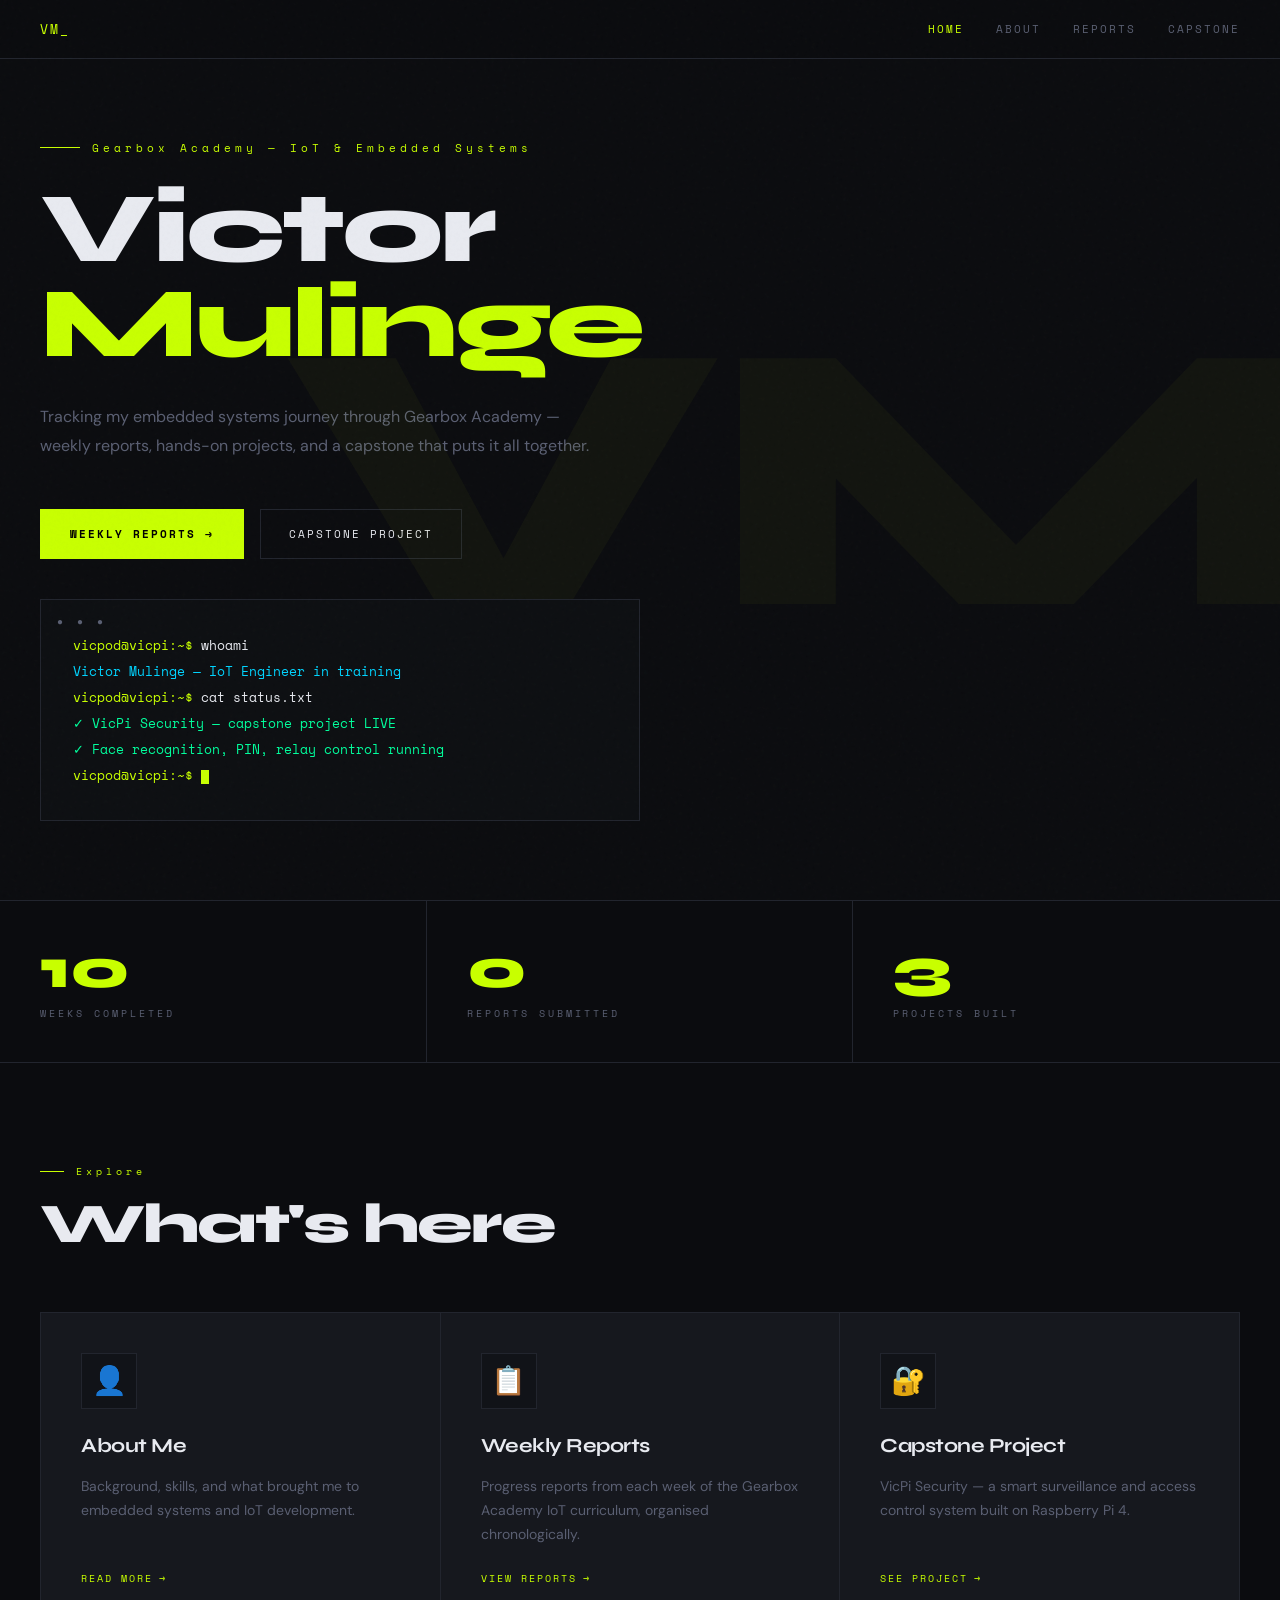
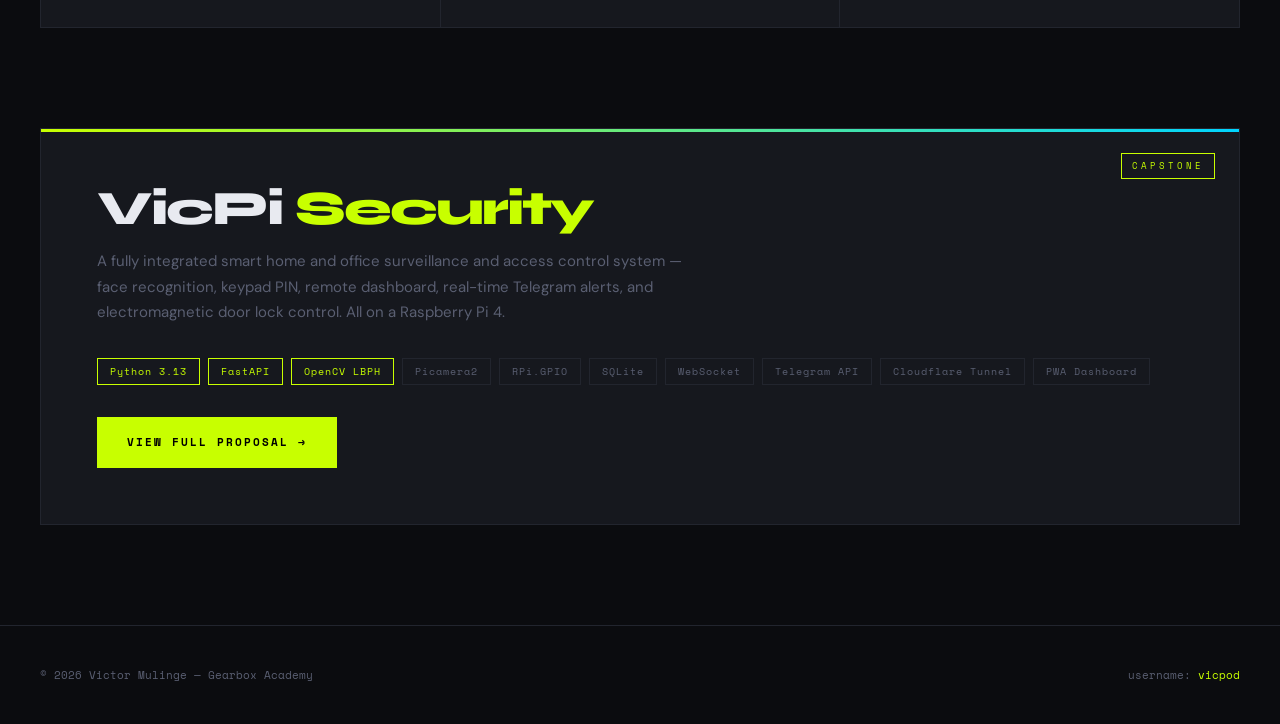
==== commit 539a18c9: "Update index.html" ====
--- a/index.html
+++ b/index.html
@@ -757,7 +757,7 @@
   function triggerCounters() {
     window.countersTriggered = true;
     animateCounter('counter-weeks', 10);
-    animateCounter('counter-reports', 10);
+    animateCounter('counter-reports', 0);
     animateCounter('counter-projects', 3);
   }
 
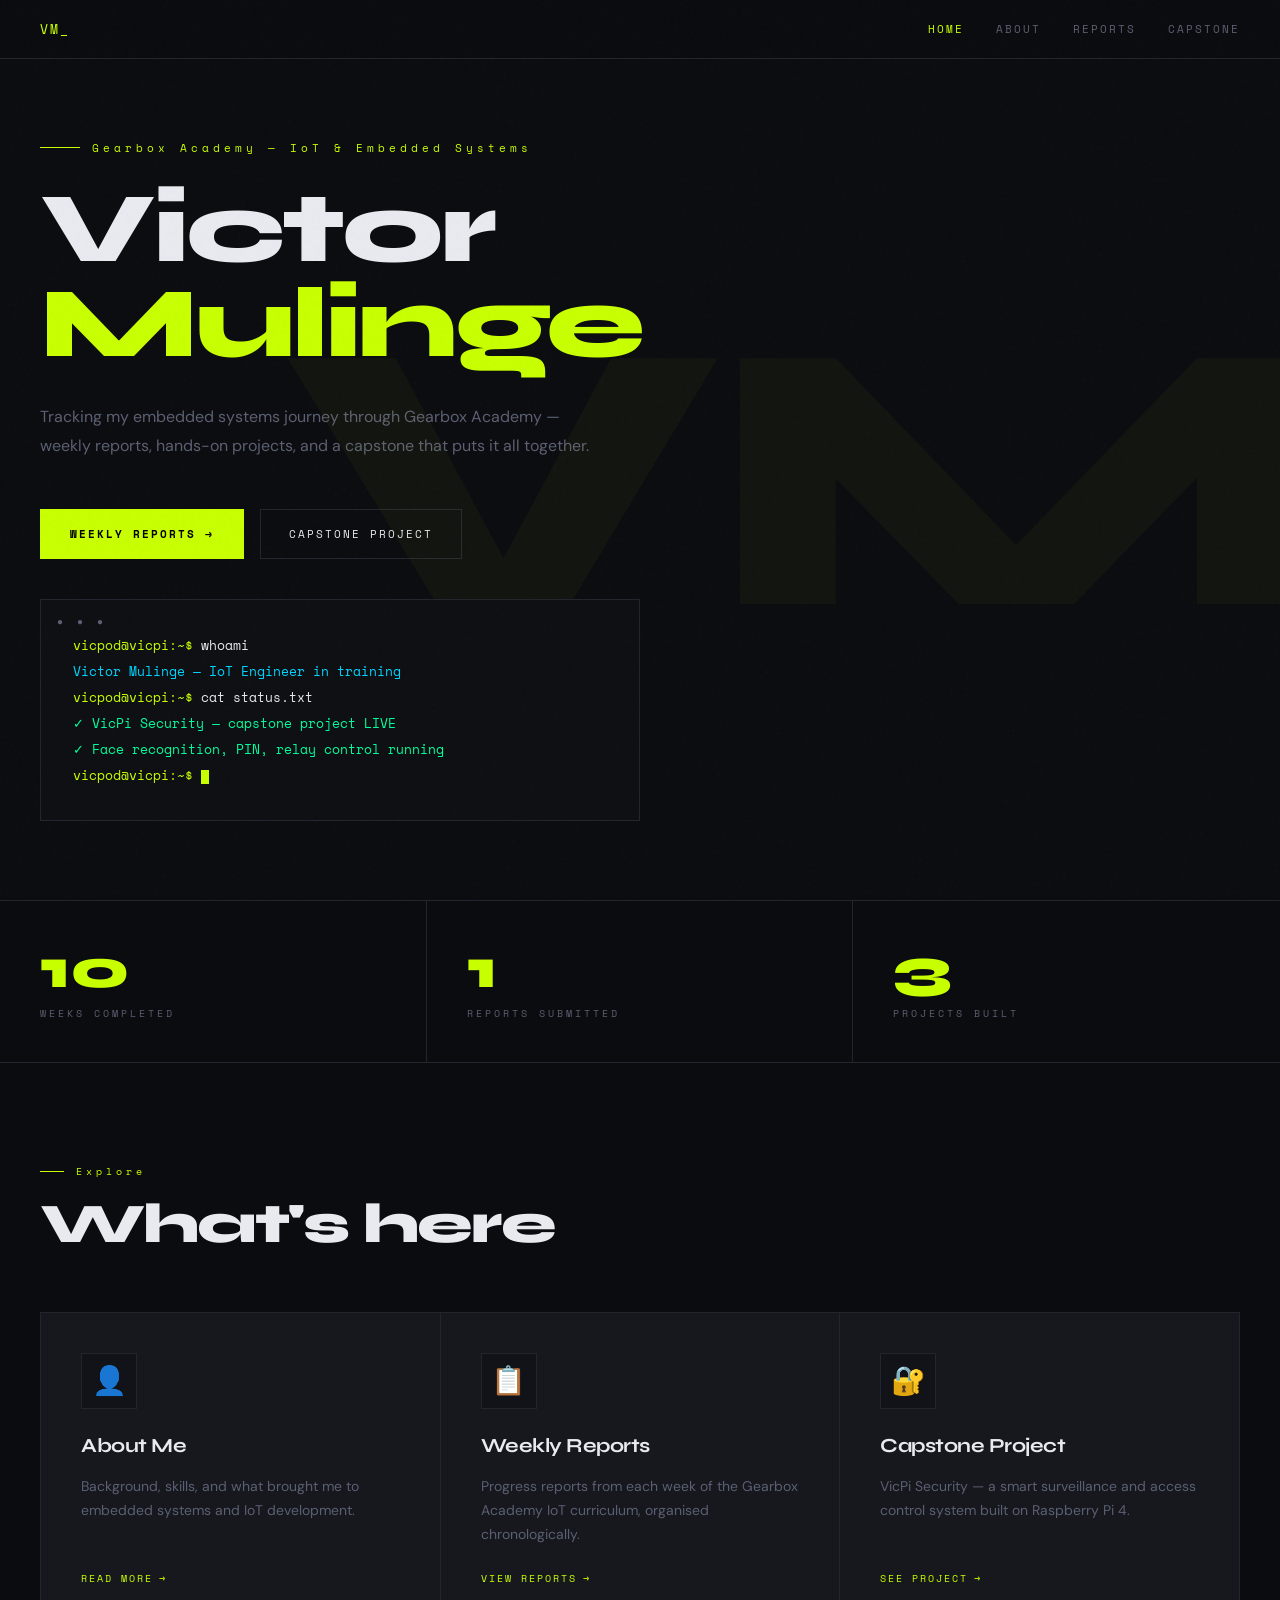
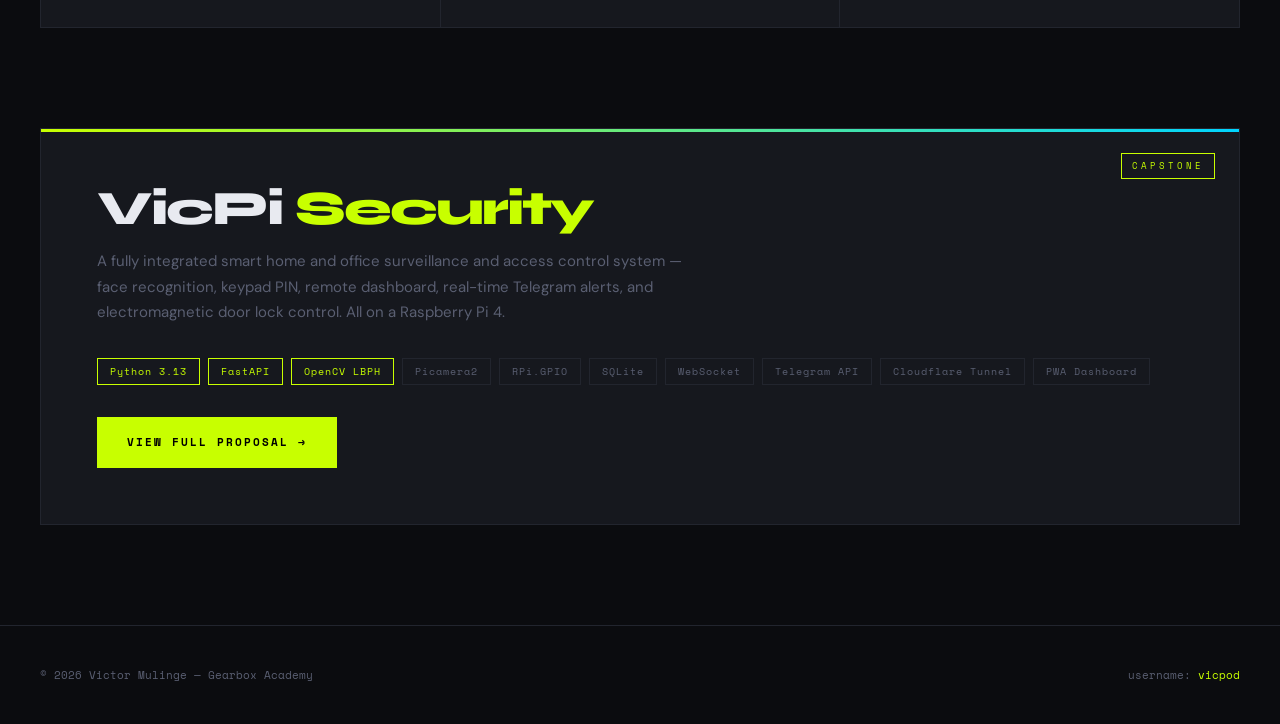
==== commit debe4670: "Update index.html" ====
--- a/index.html
+++ b/index.html
@@ -757,7 +757,7 @@
   function triggerCounters() {
     window.countersTriggered = true;
     animateCounter('counter-weeks', 10);
-    animateCounter('counter-reports', 0);
+    animateCounter('counter-reports', 1);
     animateCounter('counter-projects', 3);
   }
 
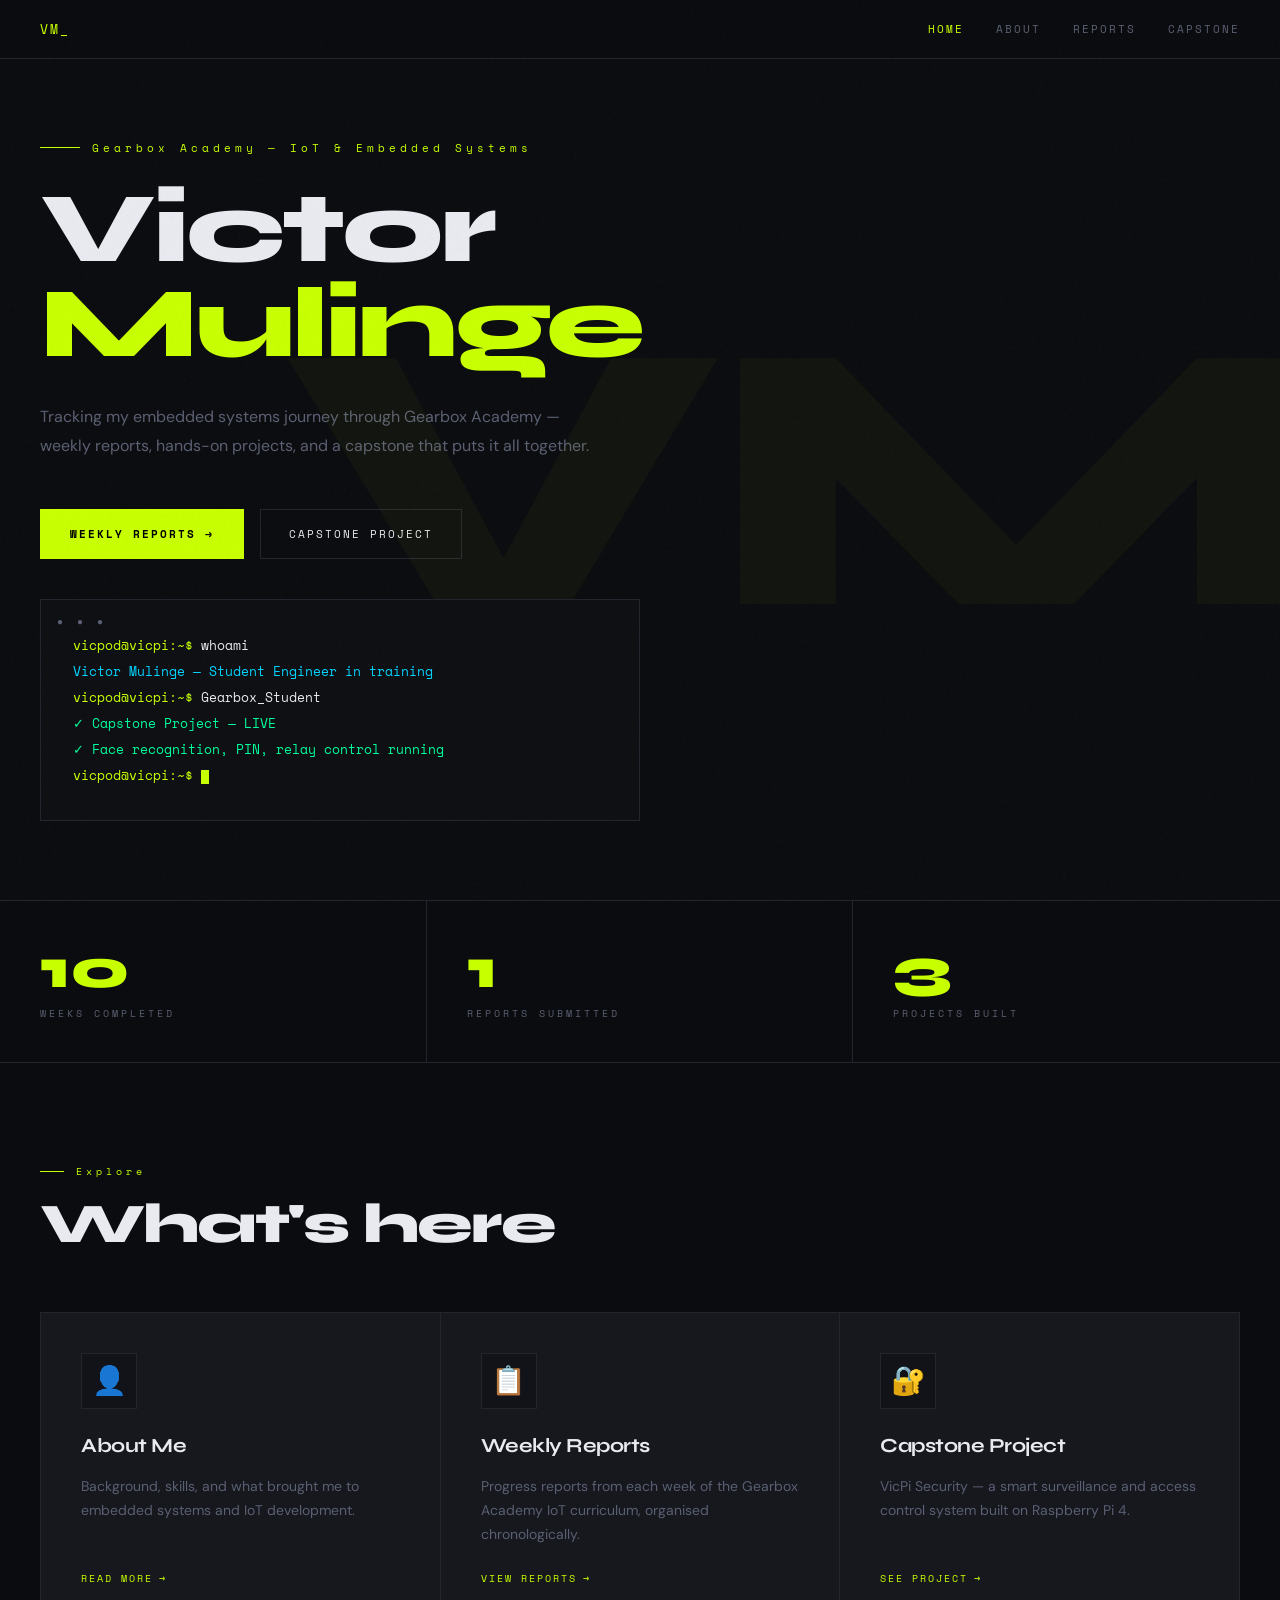
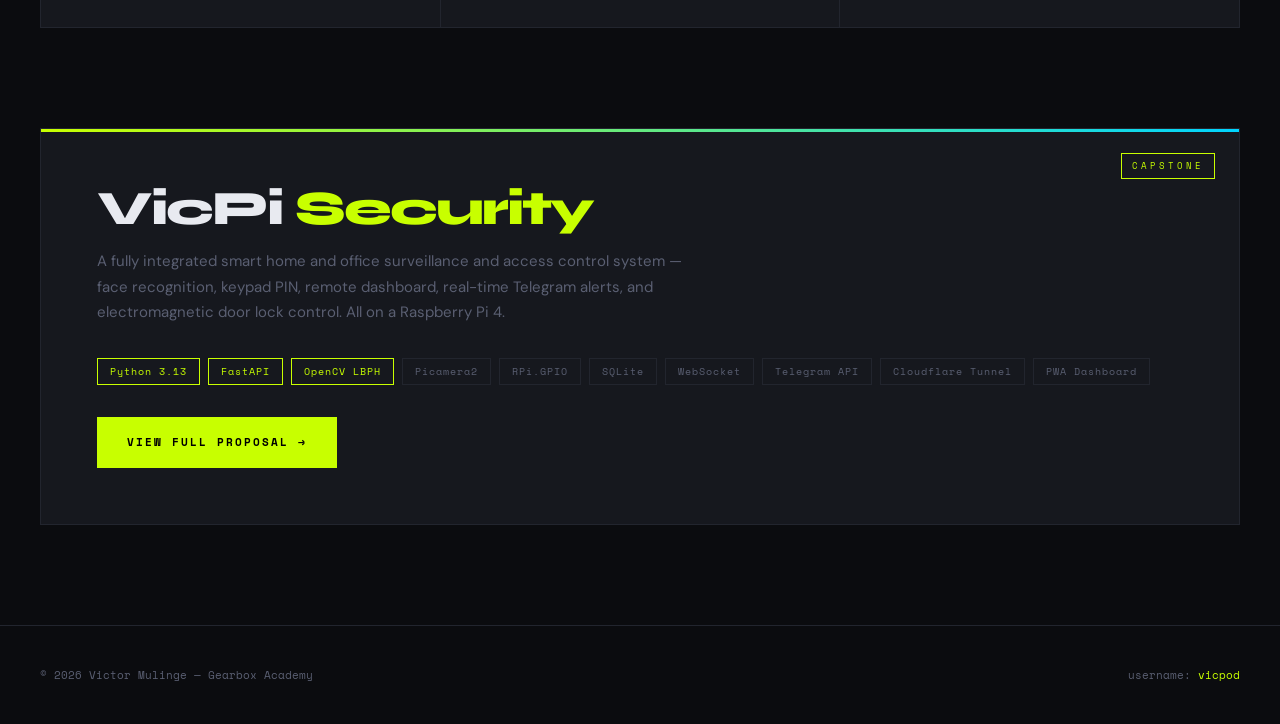
==== commit b0010909: "Update index.html" ====
--- a/index.html
+++ b/index.html
@@ -250,9 +250,9 @@
 
     <div class="terminal" style="max-width:600px;">
       <div class="terminal-line"><span class="prompt">vicpod@vicpi:~$</span> <span class="cmd">whoami</span></div>
-      <div class="terminal-line"><span class="output">Victor Mulinge — IoT Engineer in training</span></div>
-      <div class="terminal-line"><span class="prompt">vicpod@vicpi:~$</span> <span class="cmd">cat status.txt</span></div>
-      <div class="terminal-line"><span class="success">✓ VicPi Security — capstone project LIVE</span></div>
+      <div class="terminal-line"><span class="output">Victor Mulinge — Student Engineer in training</span></div>
+      <div class="terminal-line"><span class="prompt">vicpod@vicpi:~$</span> <span class="cmd">Gearbox_Student</span></div>
+      <div class="terminal-line"><span class="success">✓ Capstone Project — LIVE</span></div>
       <div class="terminal-line"><span class="success">✓ Face recognition, PIN, relay control running</span></div>
       <div class="terminal-line"><span class="prompt">vicpod@vicpi:~$</span> <span class="cursor"></span></div>
     </div>
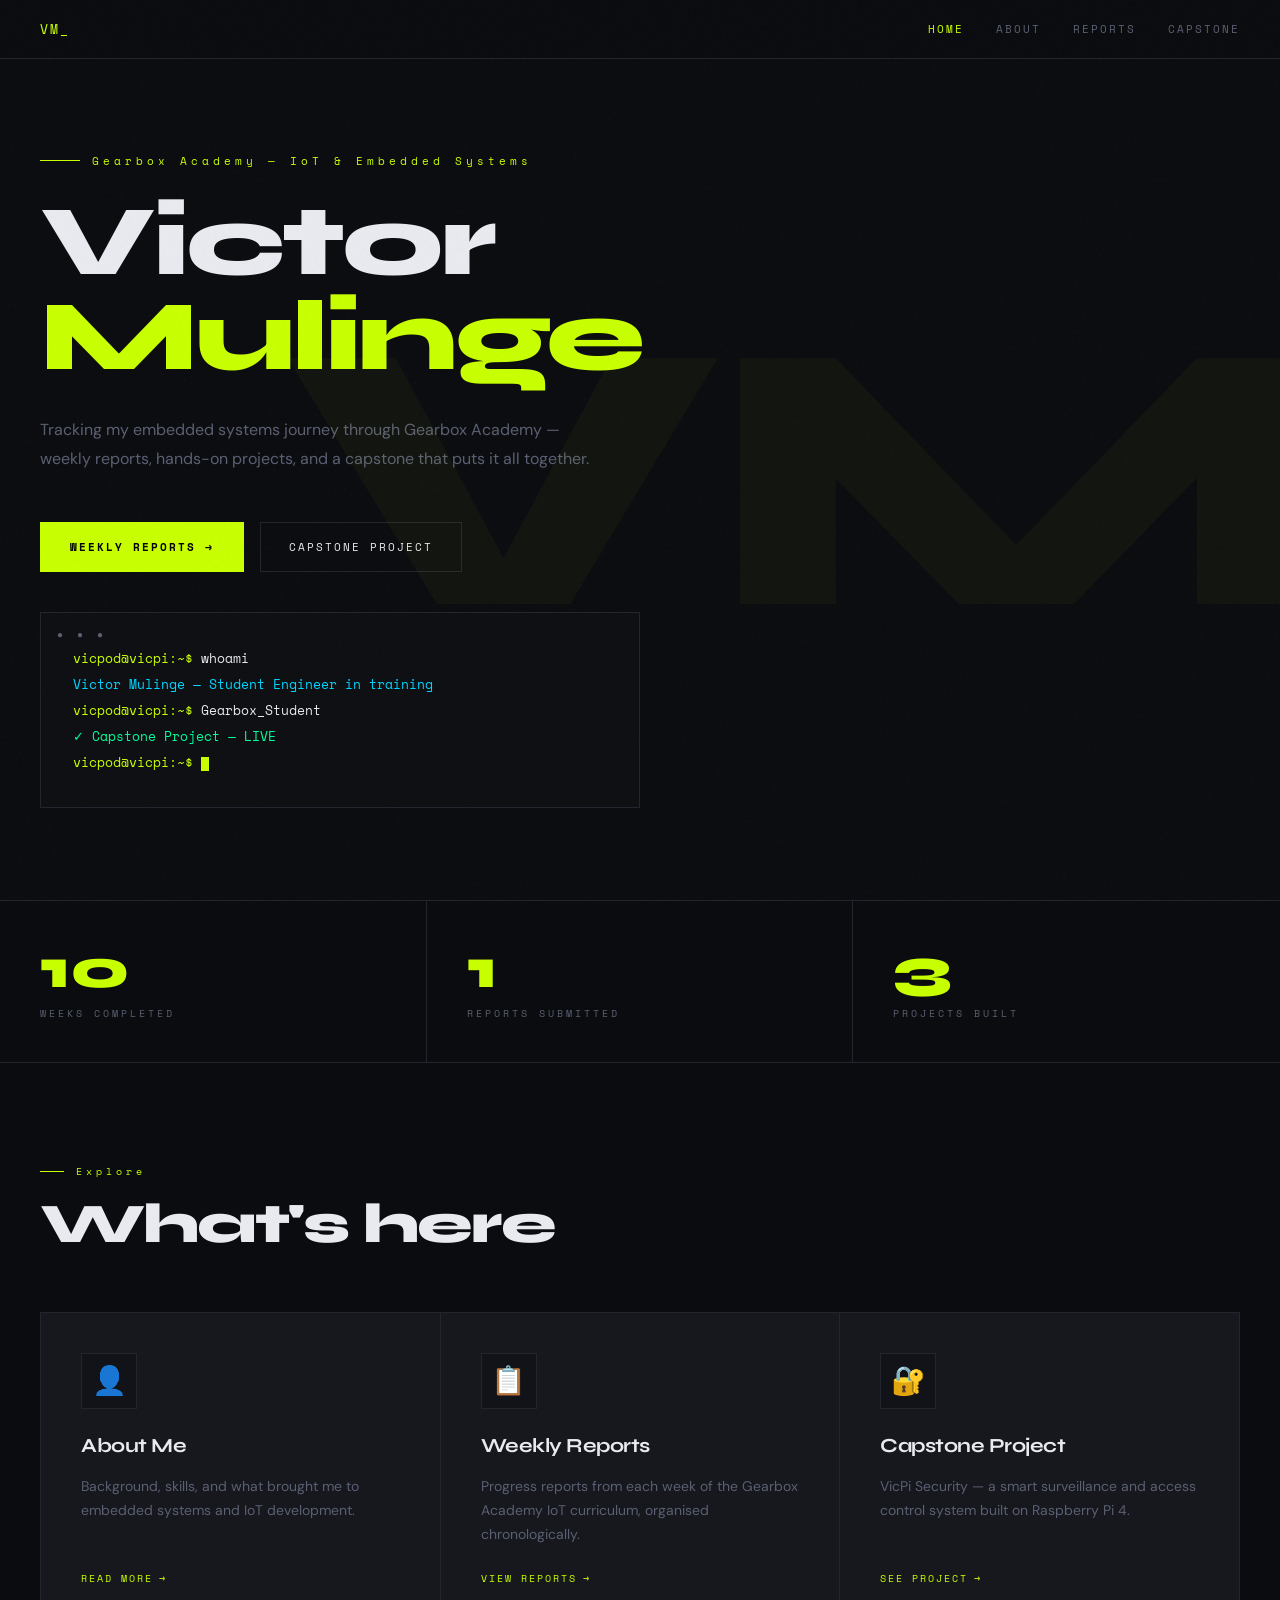
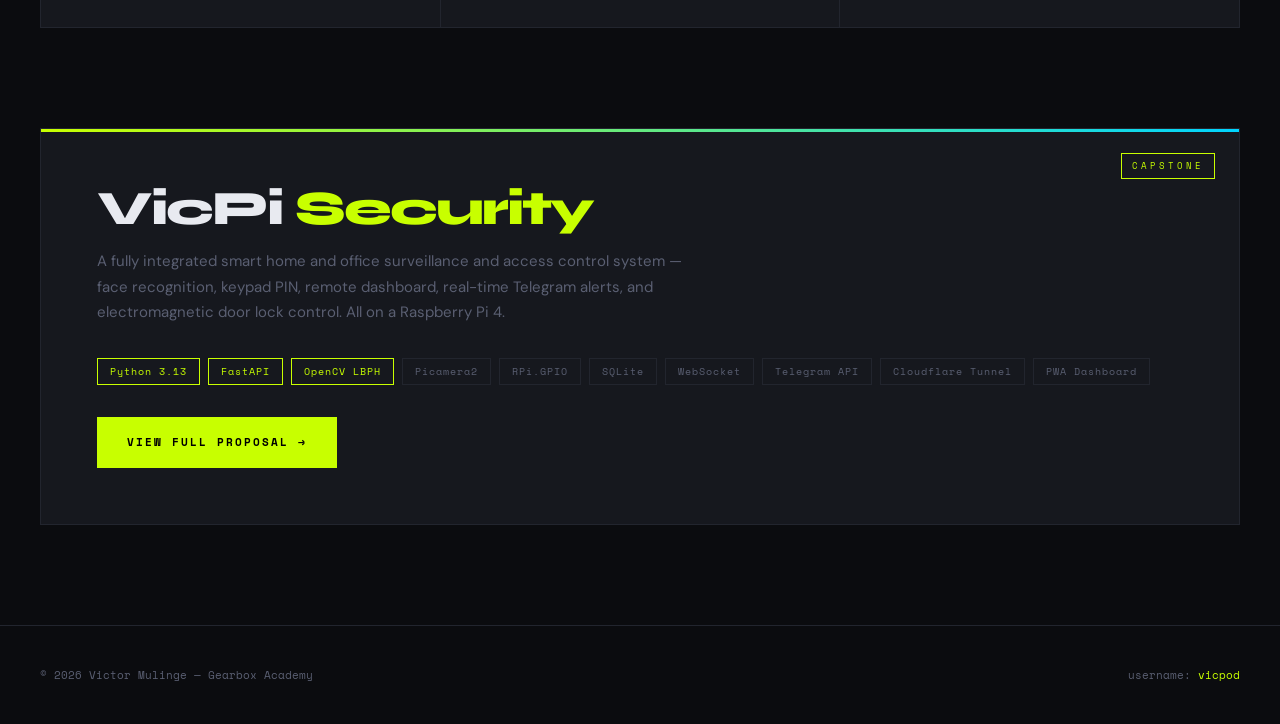
==== commit b3a5ea01: "Update index.html" ====
--- a/index.html
+++ b/index.html
@@ -253,7 +253,6 @@
       <div class="terminal-line"><span class="output">Victor Mulinge — Student Engineer in training</span></div>
       <div class="terminal-line"><span class="prompt">vicpod@vicpi:~$</span> <span class="cmd">Gearbox_Student</span></div>
       <div class="terminal-line"><span class="success">✓ Capstone Project — LIVE</span></div>
-      <div class="terminal-line"><span class="success">✓ Face recognition, PIN, relay control running</span></div>
       <div class="terminal-line"><span class="prompt">vicpod@vicpi:~$</span> <span class="cursor"></span></div>
     </div>
   </section>
